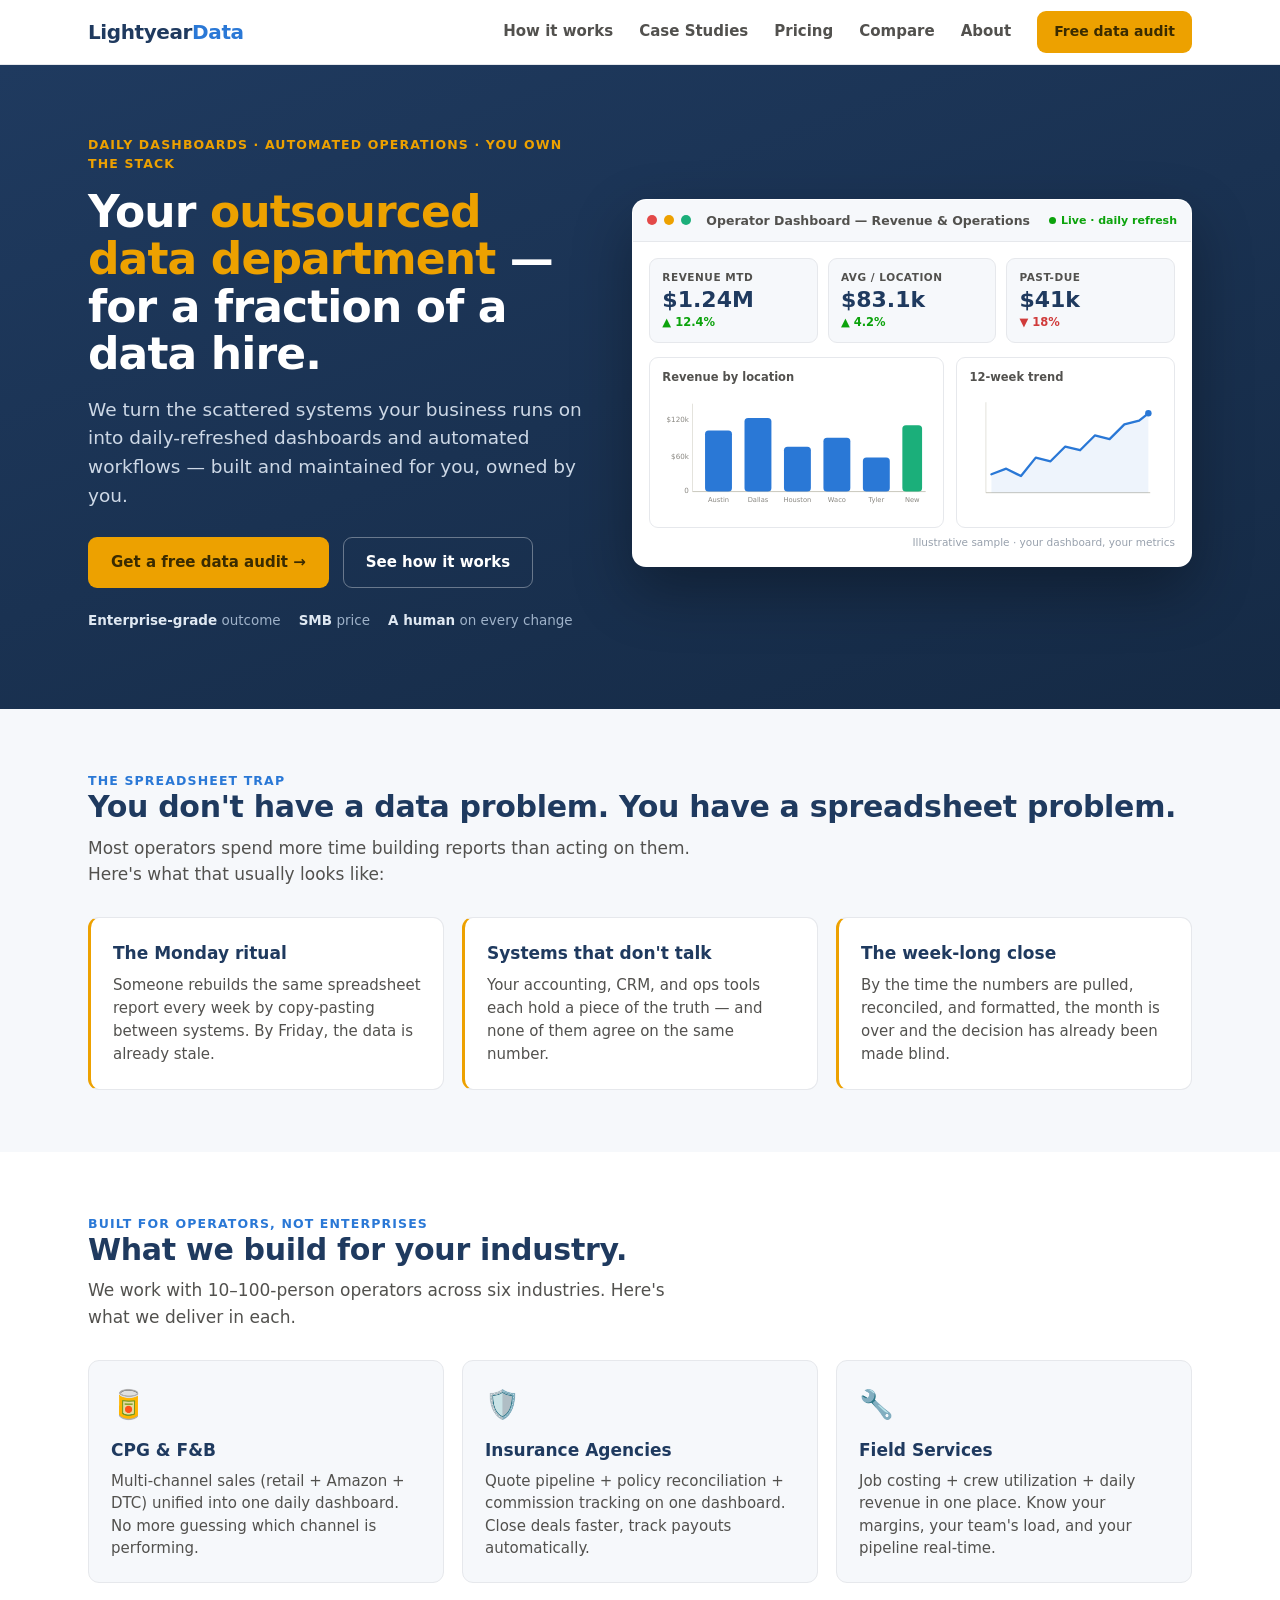
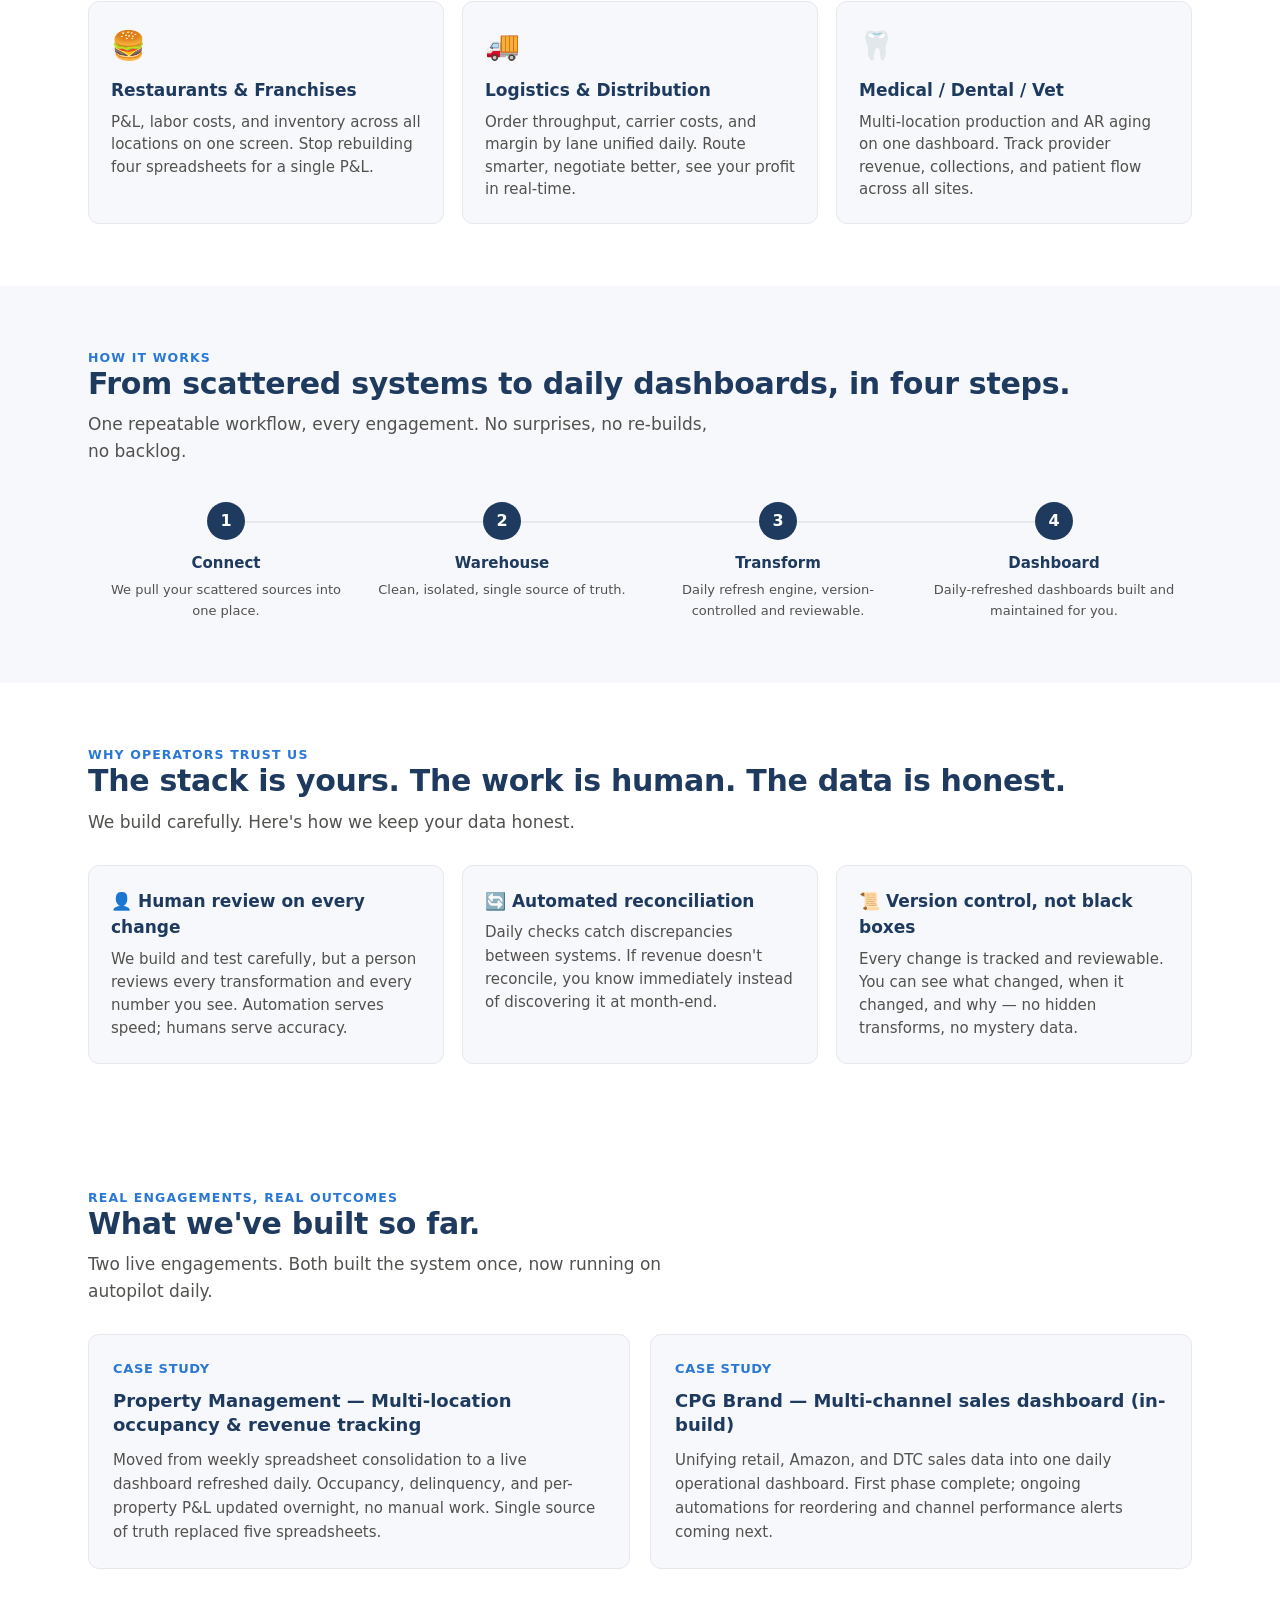
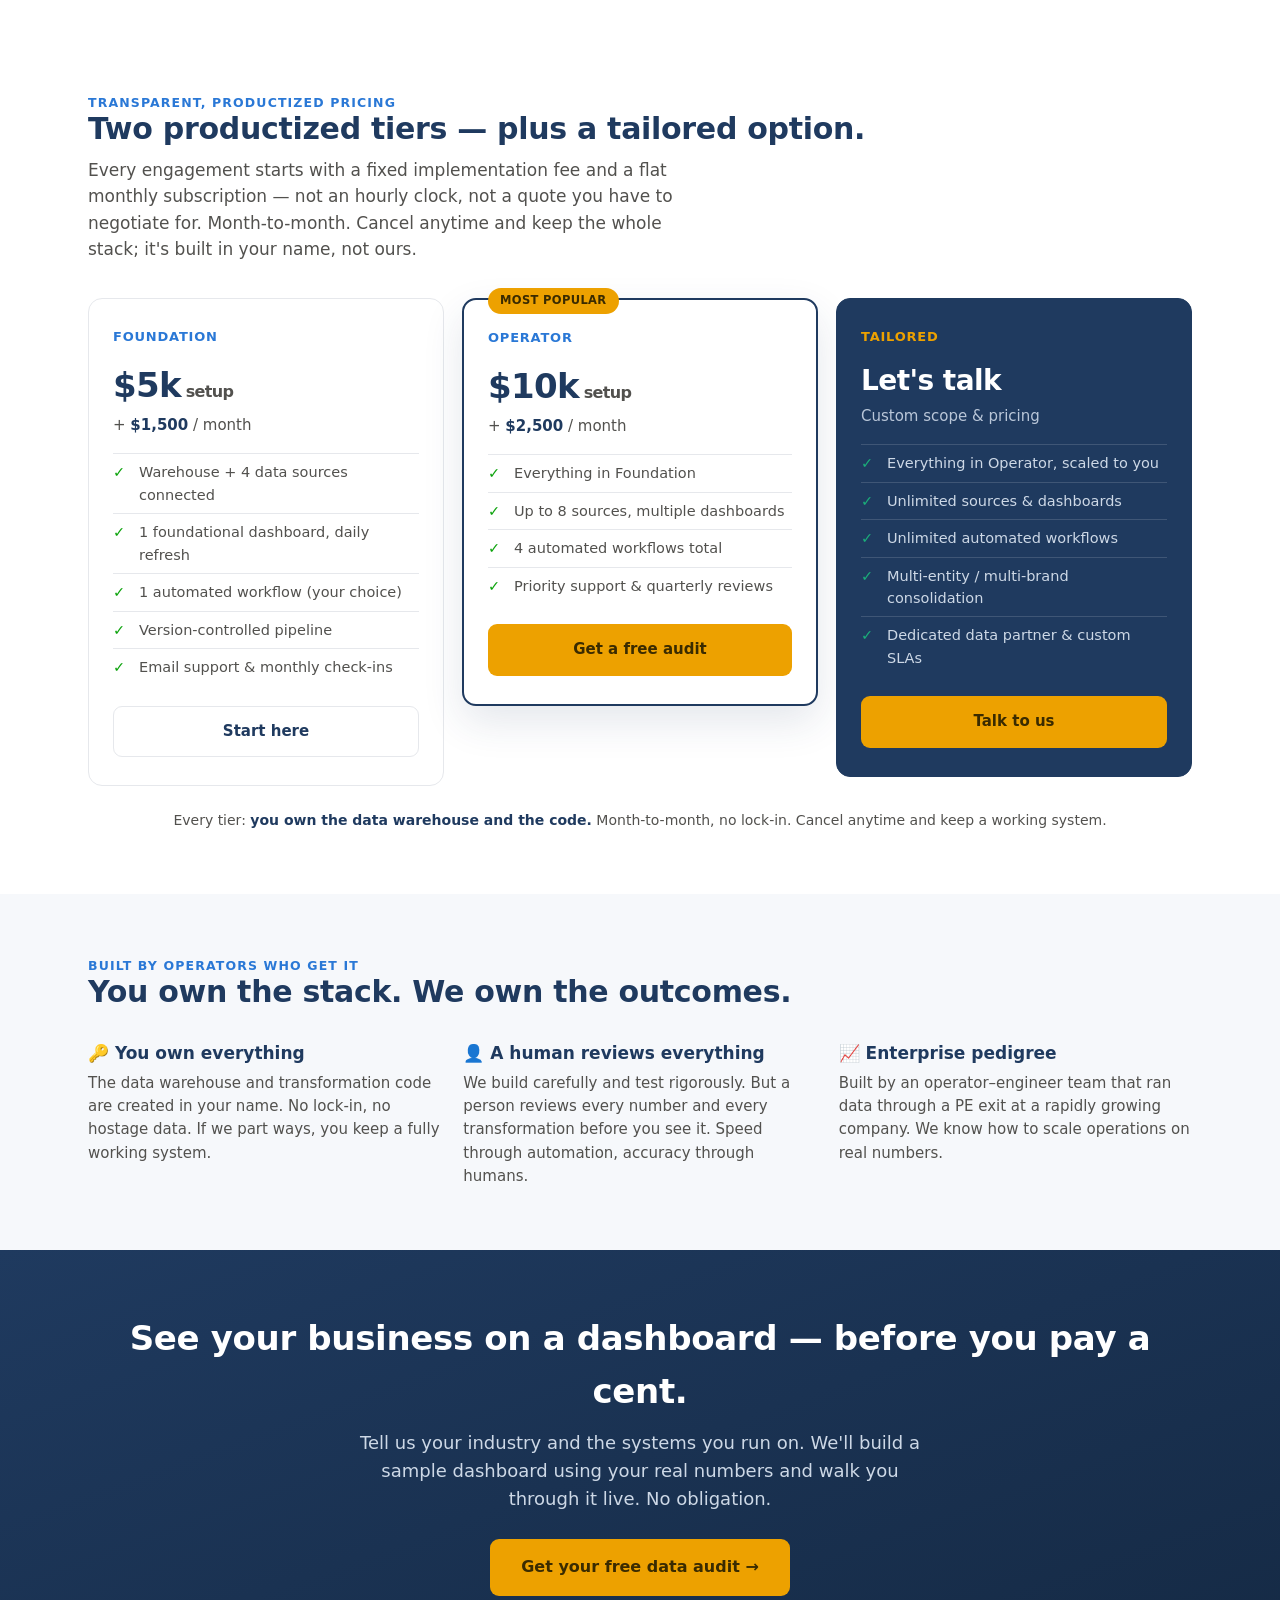
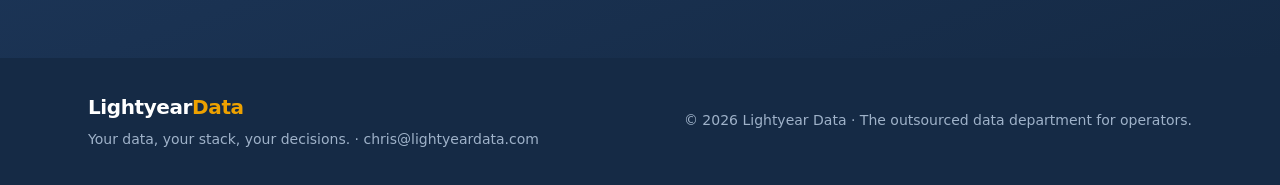
==== index.html @ ad88e37a "Lightyear Data website — initial commit Static marketing site: homepage, pricing, free-audit landing" ====
<!DOCTYPE html>
<html lang="en">
<head>
<meta charset="UTF-8">
<meta name="viewport" content="width=device-width, initial-scale=1.0">
<title>Lightyear Data — Your outsourced data department</title>
<meta name="description" content="Lightyear Data turns the scattered systems your business runs on into daily-refreshed dashboards and automated workflows — built and maintained for you, owned by you.">
<link rel="canonical" href="https://lightyeardata.com/">
<link rel="icon" type="image/png" href="/assets/favicon-32.png">
<link rel="apple-touch-icon" href="/assets/apple-touch-icon.png">
<meta property="og:type" content="website">
<meta property="og:title" content="Lightyear Data — Your outsourced data department">
<meta property="og:description" content="Daily dashboards, automated operations, and a stack you own — enterprise-grade data practice at an SMB price.">
<meta property="og:url" content="https://lightyeardata.com/">
<meta property="og:image" content="https://lightyeardata.com/assets/lyd-mark.png">
<style>
  :root{
    --navy:#1F3A5F; --navy-700:#152a45; --ink:#0b0b0b; --muted:#52514e;
    --line:#e6e8ec; --surface:#ffffff; --plane:#f6f8fb;
    --blue:#2A78D6; --aqua:#1BAF7A; --amber:#EDA100; --violet:#4a3aa7;
    --accent:#EDA100; --good:#0ca30c;
    --grid:#e1e0d9;
  }
  *{box-sizing:border-box;margin:0;padding:0}
  html{scroll-behavior:smooth}
  body{font-family:system-ui,-apple-system,"Segoe UI",sans-serif;color:var(--ink);background:var(--surface);line-height:1.55;-webkit-font-smoothing:antialiased}
  .wrap{max-width:1160px;margin:0 auto;padding:0 28px}
  a{color:inherit;text-decoration:none}
  .btn{display:inline-block;padding:13px 22px;border-radius:9px;font-weight:700;font-size:15px;cursor:pointer;transition:.15s;border:1.5px solid transparent}
  .btn-accent{background:var(--accent);color:#3a2b00}
  .btn-accent:hover{filter:brightness(1.05);transform:translateY(-1px)}
  .btn-ghost{border-color:rgba(255,255,255,.35);color:#fff}
  .btn-ghost:hover{background:rgba(255,255,255,.1)}
  .btn-ghost-d{border-color:var(--line);color:var(--navy)}
  .btn-ghost-d:hover{background:var(--plane)}
  .eyebrow{font-size:12.5px;font-weight:700;letter-spacing:.09em;text-transform:uppercase;color:var(--blue)}
  h2.sec{font-size:30px;line-height:1.15;color:var(--navy);margin-bottom:10px;letter-spacing:-.01em}
  .sub{color:var(--muted);font-size:17px;max-width:620px}
  section{padding:62px 0}

  /* NAV */
  nav{position:sticky;top:0;z-index:50;background:rgba(255,255,255,.92);backdrop-filter:blur(8px);border-bottom:1px solid var(--line)}
  .nav-in{display:flex;align-items:center;justify-content:space-between;height:64px}
  .logo{font-weight:800;color:var(--navy);font-size:20px;letter-spacing:-.02em}
  .logo span{color:var(--blue)}
  .nav-links{display:flex;gap:26px;align-items:center;font-size:15px;font-weight:600;color:var(--muted)}
  .nav-links a:hover{color:var(--navy)}
  .nav-links .btn{padding:9px 16px;font-size:14px}
  @media(max-width:860px){.nav-links a:not(.btn){display:none}}

  /* HERO */
  .hero{background:linear-gradient(160deg,var(--navy) 0%,var(--navy-700) 100%);color:#fff;padding:70px 0 78px;overflow:hidden}
  .hero-grid{display:grid;grid-template-columns:1.02fr 1.15fr;gap:48px;align-items:center}
  @media(max-width:920px){.hero-grid{grid-template-columns:1fr;gap:36px}}
  .hero h1{font-size:44px;line-height:1.08;letter-spacing:-.02em;margin:14px 0 18px;font-weight:800}
  .hero h1 em{color:var(--accent);font-style:normal}
  .hero p.lede{font-size:18.5px;color:#cdd8e6;margin-bottom:26px;max-width:540px}
  .hero .cta{display:flex;gap:14px;flex-wrap:wrap}
  .tagbar{margin-top:22px;font-size:13.5px;color:#9fb2c9;display:flex;gap:18px;flex-wrap:wrap}
  .tagbar b{color:#dfe8f2}

  /* DASHBOARD CARD */
  .dash{background:var(--surface);border-radius:14px;box-shadow:0 24px 60px rgba(0,0,0,.32);overflow:hidden;border:1px solid rgba(255,255,255,.1)}
  .dash-top{display:flex;align-items:center;gap:7px;padding:11px 14px;background:var(--plane);border-bottom:1px solid var(--line)}
  .dot{width:10px;height:10px;border-radius:50%}
  .dash-title{margin-left:8px;font-size:12.5px;font-weight:700;color:var(--muted)}
  .dash-live{margin-left:auto;font-size:11px;font-weight:700;color:var(--good);display:flex;align-items:center;gap:5px}
  .dash-live::before{content:"";width:7px;height:7px;border-radius:50%;background:var(--good)}
  .dash-body{padding:16px}
  .kpis{display:grid;grid-template-columns:repeat(3,1fr);gap:10px;margin-bottom:14px}
  .kpi{background:var(--plane);border:1px solid var(--line);border-radius:9px;padding:10px 12px}
  .kpi .lab{font-size:10.5px;font-weight:700;letter-spacing:.05em;text-transform:uppercase;color:var(--muted)}
  .kpi .val{font-size:22px;font-weight:800;color:var(--navy);line-height:1.1;margin-top:3px}
  .kpi .chg{font-size:11.5px;font-weight:700;margin-top:2px}
  .up{color:var(--good)} .down{color:#d03b3b}
  .charts{display:grid;grid-template-columns:1.35fr 1fr;gap:12px}
  .chartbox{background:var(--surface);border:1px solid var(--line);border-radius:9px;padding:11px 12px 6px}
  .chartbox .ct{font-size:11.5px;font-weight:700;color:var(--muted);margin-bottom:6px}
  .illus{font-size:10.5px;color:#98a1ad;text-align:right;margin-top:6px}

  /* CURRENT REALITY */
  .reality{background:var(--plane)}
  .rcards{display:grid;grid-template-columns:repeat(3,1fr);gap:18px;margin-top:30px}
  @media(max-width:820px){.rcards{grid-template-columns:1fr}}
  .rcard{background:var(--surface);border:1px solid var(--line);border-left:3px solid var(--amber);border-radius:11px;padding:22px}
  .rcard h4{font-size:17px;color:var(--navy);margin-bottom:7px}
  .rcard p{color:var(--muted);font-size:15px}

  /* VERTICALS */
  .byvertical{background:var(--surface)}
  .verticals{display:grid;grid-template-columns:repeat(3,1fr);gap:18px;margin-top:30px}
  @media(max-width:820px){.verticals{grid-template-columns:1fr}}
  .vcard{background:var(--plane);border:1px solid var(--line);border-radius:11px;padding:22px}
  .vcard .ic{font-size:28px;margin-bottom:10px}
  .vcard h4{font-size:17px;color:var(--navy);margin-bottom:7px}
  .vcard p{color:var(--muted);font-size:15px;line-height:1.5}

  /* WHAT WE DELIVER */
  .deliver{background:var(--plane)}
  .dpipe{display:grid;grid-template-columns:repeat(4,1fr);gap:0;margin-top:38px;align-items:stretch}
  @media(max-width:820px){.dpipe{grid-template-columns:1fr;gap:12px}}
  .dstage{position:relative;text-align:center;padding:0 12px}
  .dstage .num{width:38px;height:38px;margin:0 auto 12px;border-radius:50%;background:var(--navy);color:#fff;font-weight:800;display:flex;align-items:center;justify-content:center;font-size:16px;position:relative;z-index:2}
  .dstage:not(:last-child)::after{content:"";position:absolute;top:19px;left:50%;width:100%;height:2px;background:var(--line);z-index:1}
  @media(max-width:820px){.dstage:not(:last-child)::after{display:none}}
  .dstage h5{font-size:15px;color:var(--navy);margin-bottom:5px}
  .dstage p{font-size:13px;color:var(--muted)}

  /* DATA HONESTY */
  .honesty{background:var(--surface)}
  .hcards{display:grid;grid-template-columns:repeat(3,1fr);gap:18px;margin-top:30px}
  @media(max-width:820px){.hcards{grid-template-columns:1fr}}
  .hcard{background:var(--plane);border:1px solid var(--line);border-radius:11px;padding:22px}
  .hcard h4{font-size:17px;color:var(--navy);margin-bottom:7px;display:flex;align-items:center;gap:8px}
  .hcard p{color:var(--muted);font-size:15px}

  /* VERT PROOF */
  .vertproof{background:var(--surface)}
  .vproof{display:grid;grid-template-columns:repeat(2,1fr);gap:20px;margin-top:30px}
  @media(max-width:820px){.vproof{grid-template-columns:1fr}}
  .vcase{background:var(--plane);border:1px solid var(--line);border-radius:11px;padding:24px}
  .vcase .vhead{font-size:13px;font-weight:800;color:var(--blue);letter-spacing:.05em;text-transform:uppercase;margin-bottom:10px}
  .vcase h4{font-size:18px;color:var(--navy);margin-bottom:12px;line-height:1.3}
  .vcase p{color:var(--muted);font-size:15px;line-height:1.6}

  /* PRICING */
  .prices{display:grid;grid-template-columns:repeat(3,1fr);gap:18px;margin-top:36px;align-items:start}
  @media(max-width:900px){.prices{grid-template-columns:1fr;max-width:440px;margin-left:auto;margin-right:auto}}
  .price{border:1px solid var(--line);border-radius:14px;padding:28px 24px;background:var(--surface);position:relative}
  .price.feat{border-color:var(--navy);border-width:2px;box-shadow:0 16px 40px rgba(31,58,95,.12)}
  .price.tailored{background:var(--navy);border-color:var(--navy)}
  .price.tailored .tn{color:var(--amber)}
  .price.tailored .setup{color:#fff}
  .price.tailored .mo{color:#b9c6d8}
  .price.tailored li{color:#cdd8e6;border-color:rgba(255,255,255,.14)}
  .price.tailored li::before{color:var(--aqua)}
  .price .badge{position:absolute;top:-12px;left:24px;background:var(--accent);color:#3a2b00;font-size:11.5px;font-weight:800;padding:4px 12px;border-radius:20px;letter-spacing:.03em}
  .price .tn{font-size:13px;font-weight:800;letter-spacing:.06em;text-transform:uppercase;color:var(--blue)}
  .price .setup{font-size:34px;font-weight:800;color:var(--navy);margin:12px 0 2px;letter-spacing:-.02em}
  .price .mo{font-size:15px;color:var(--muted);margin-bottom:16px}
  .price .mo b{color:var(--navy)}
  .price ul{list-style:none;margin-bottom:20px}
  .price li{font-size:14.5px;color:var(--muted);padding:7px 0 7px 26px;position:relative;border-top:1px solid var(--line)}
  .price li::before{content:"✓";position:absolute;left:0;color:var(--good);font-weight:800}
  .price .btn{width:100%;text-align:center}
  .own{text-align:center;margin-top:24px;font-size:14px;color:var(--muted)}
  .own b{color:var(--navy)}

  /* OWNERSHIP */
  .trust{background:var(--plane)}
  .tgrid{display:grid;grid-template-columns:repeat(3,1fr);gap:22px;margin-top:30px}
  @media(max-width:820px){.tgrid{grid-template-columns:1fr}}
  .titem h4{font-size:17px;color:var(--navy);margin-bottom:6px;display:flex;align-items:center;gap:8px}
  .titem p{color:var(--muted);font-size:15px}

  /* FINAL CTA */
  .final{background:linear-gradient(160deg,var(--navy) 0%,var(--navy-700) 100%);color:#fff;text-align:center}
  .final h2{font-size:34px;color:#fff;margin-bottom:12px;letter-spacing:-.01em}
  .final p{color:#cdd8e6;font-size:18px;max-width:560px;margin:0 auto 26px}

  footer{background:var(--navy-700);color:#9fb2c9;padding:34px 0;font-size:14px}
  .foot-in{display:flex;justify-content:space-between;align-items:center;flex-wrap:wrap;gap:14px}
  .foot-in .logo{color:#fff}
</style>
</head>
<body>

<nav>
  <div class="wrap nav-in">
    <a href="/" class="logo">Lightyear<span>Data</span></a>
    <div class="nav-links">
      <a href="#what">How it works</a>
      <a href="#proof">Case Studies</a>
      <a href="/pricing">Pricing</a>
      <a href="/compare">Compare</a>
      <a href="/about">About</a>
      <a href="/audit" class="btn btn-accent">Free data audit</a>
    </div>
  </div>
</nav>

<!-- HERO -->
<header class="hero">
  <div class="wrap hero-grid">
    <div>
      <div class="eyebrow" style="color:var(--accent)">Daily dashboards · Automated operations · You own the stack</div>
      <h1>Your <em>outsourced data department</em> — for a fraction of a data hire.</h1>
      <p class="lede">We turn the scattered systems your business runs on into daily-refreshed dashboards and automated workflows — built and maintained for you, owned by you.</p>
      <div class="cta">
        <a href="/audit" class="btn btn-accent">Get a free data audit →</a>
        <a href="#what" class="btn btn-ghost">See how it works</a>
      </div>
      <div class="tagbar">
        <span><b>Enterprise-grade</b> outcome</span>
        <span><b>SMB</b> price</span>
        <span><b>A human</b> on every change</span>
      </div>
    </div>
    <!-- SAMPLE DASHBOARD -->
    <div class="dash">
      <div class="dash-top">
        <span class="dot" style="background:#e34948"></span><span class="dot" style="background:#eda100"></span><span class="dot" style="background:#1baf7a"></span>
        <span class="dash-title">Operator Dashboard — Revenue &amp; Operations</span>
        <span class="dash-live">Live · daily refresh</span>
      </div>
      <div class="dash-body">
        <div class="kpis">
          <div class="kpi"><div class="lab">Revenue MTD</div><div class="val">$1.24M</div><div class="chg up">▲ 12.4%</div></div>
          <div class="kpi"><div class="lab">Avg / Location</div><div class="val">$83.1k</div><div class="chg up">▲ 4.2%</div></div>
          <div class="kpi"><div class="lab">Past-Due</div><div class="val">$41k</div><div class="chg down">▼ 18%</div></div>
        </div>
        <div class="charts">
          <div class="chartbox">
            <div class="ct">Revenue by location</div>
            <svg viewBox="0 0 300 130" width="100%" height="120" role="img" aria-label="Bar chart of revenue by location">
              <line x1="34" y1="10" x2="34" y2="108" stroke="#e1e0d9"/>
              <line x1="34" y1="108" x2="294" y2="108" stroke="#c3c2b7"/>
              <g font-size="8" fill="#898781" text-anchor="end">
                <text x="30" y="30">$120k</text><text x="30" y="72">$60k</text><text x="30" y="110">0</text>
              </g>
              <g>
                <rect x="48" y="40" width="30" height="68" rx="4" fill="#2A78D6"/>
                <rect x="92" y="26" width="30" height="82" rx="4" fill="#2A78D6"/>
                <rect x="136" y="58" width="30" height="50" rx="4" fill="#2A78D6"/>
                <rect x="180" y="48" width="30" height="60" rx="4" fill="#2A78D6"/>
                <rect x="224" y="70" width="30" height="38" rx="4" fill="#2A78D6"/>
                <rect x="268" y="34" width="22" height="74" rx="4" fill="#1BAF7A"/>
              </g>
              <g font-size="7.5" fill="#898781" text-anchor="middle">
                <text x="63" y="120">Austin</text><text x="107" y="120">Dallas</text><text x="151" y="120">Houston</text><text x="195" y="120">Waco</text><text x="239" y="120">Tyler</text><text x="279" y="120">New</text>
              </g>
            </svg>
          </div>
          <div class="chartbox">
            <div class="ct">12-week trend</div>
            <svg viewBox="0 0 200 130" width="100%" height="120" role="img" aria-label="Line chart of 12 week revenue trend">
              <line x1="14" y1="10" x2="14" y2="108" stroke="#e1e0d9"/>
              <line x1="14" y1="108" x2="192" y2="108" stroke="#c3c2b7"/>
              <polyline fill="none" stroke="#2A78D6" stroke-width="2.5" stroke-linecap="round" stroke-linejoin="round"
                points="20,88 36,82 52,90 68,70 84,74 100,58 116,62 132,46 148,50 164,34 180,30 190,22"/>
              <polygon fill="#2A78D6" fill-opacity="0.08" points="20,88 36,82 52,90 68,70 84,74 100,58 116,62 132,46 148,50 164,34 180,30 190,22 190,108 20,108"/>
              <circle cx="190" cy="22" r="3.5" fill="#2A78D6"/>
            </svg>
          </div>
        </div>
        <div class="illus">Illustrative sample · your dashboard, your metrics</div>
      </div>
    </div>
  </div>
</header>

<!-- YOUR CURRENT REALITY -->
<section class="reality">
  <div class="wrap">
    <div class="eyebrow">The spreadsheet trap</div>
    <h2 class="sec">You don't have a data problem. You have a spreadsheet problem.</h2>
    <p class="sub">Most operators spend more time building reports than acting on them. Here's what that usually looks like:</p>
    <div class="rcards">
      <div class="rcard"><h4>The Monday ritual</h4><p>Someone rebuilds the same spreadsheet report every week by copy-pasting between systems. By Friday, the data is already stale.</p></div>
      <div class="rcard"><h4>Systems that don't talk</h4><p>Your accounting, CRM, and ops tools each hold a piece of the truth — and none of them agree on the same number.</p></div>
      <div class="rcard"><h4>The week-long close</h4><p>By the time the numbers are pulled, reconciled, and formatted, the month is over and the decision has already been made blind.</p></div>
    </div>
  </div>
</section>

<!-- BY VERTICAL -->
<section class="byvertical">
  <div class="wrap">
    <div class="eyebrow">Built for operators, not enterprises</div>
    <h2 class="sec">What we build for your industry.</h2>
    <p class="sub">We work with 10–100-person operators across six industries. Here's what we deliver in each.</p>
    <div class="verticals">
      <div class="vcard">
        <div class="ic">🥫</div>
        <h4>CPG &amp; F&amp;B</h4>
        <p>Multi-channel sales (retail + Amazon + DTC) unified into one daily dashboard. No more guessing which channel is performing.</p>
      </div>
      <div class="vcard">
        <div class="ic">🛡️</div>
        <h4>Insurance Agencies</h4>
        <p>Quote pipeline + policy reconciliation + commission tracking on one dashboard. Close deals faster, track payouts automatically.</p>
      </div>
      <div class="vcard">
        <div class="ic">🔧</div>
        <h4>Field Services</h4>
        <p>Job costing + crew utilization + daily revenue in one place. Know your margins, your team's load, and your pipeline real-time.</p>
      </div>
      <div class="vcard">
        <div class="ic">🍔</div>
        <h4>Restaurants &amp; Franchises</h4>
        <p>P&amp;L, labor costs, and inventory across all locations on one screen. Stop rebuilding four spreadsheets for a single P&amp;L.</p>
      </div>
      <div class="vcard">
        <div class="ic">🚚</div>
        <h4>Logistics &amp; Distribution</h4>
        <p>Order throughput, carrier costs, and margin by lane unified daily. Route smarter, negotiate better, see your profit in real-time.</p>
      </div>
      <div class="vcard">
        <div class="ic">🦷</div>
        <h4>Medical / Dental / Vet</h4>
        <p>Multi-location production and AR aging on one dashboard. Track provider revenue, collections, and patient flow across all sites.</p>
      </div>
    </div>
  </div>
</section>

<!-- WHAT WE DELIVER -->
<section class="deliver" id="what">
  <div class="wrap">
    <div class="eyebrow">How it works</div>
    <h2 class="sec">From scattered systems to daily dashboards, in four steps.</h2>
    <p class="sub">One repeatable workflow, every engagement. No surprises, no re-builds, no backlog.</p>
    <div class="dpipe">
      <div class="dstage"><div class="num">1</div><h5>Connect</h5><p>We pull your scattered sources into one place.</p></div>
      <div class="dstage"><div class="num">2</div><h5>Warehouse</h5><p>Clean, isolated, single source of truth.</p></div>
      <div class="dstage"><div class="num">3</div><h5>Transform</h5><p>Daily refresh engine, version-controlled and reviewable.</p></div>
      <div class="dstage"><div class="num">4</div><h5>Dashboard</h5><p>Daily-refreshed dashboards built and maintained for you.</p></div>
    </div>
  </div>
</section>

<!-- HOW WE KEEP DATA HONEST -->
<section class="honesty">
  <div class="wrap">
    <div class="eyebrow">Why operators trust us</div>
    <h2 class="sec">The stack is yours. The work is human. The data is honest.</h2>
    <p class="sub">We build carefully. Here's how we keep your data honest.</p>
    <div class="hcards">
      <div class="hcard"><h4>👤 Human review on every change</h4><p>We build and test carefully, but a person reviews every transformation and every number you see. Automation serves speed; humans serve accuracy.</p></div>
      <div class="hcard"><h4>🔄 Automated reconciliation</h4><p>Daily checks catch discrepancies between systems. If revenue doesn't reconcile, you know immediately instead of discovering it at month-end.</p></div>
      <div class="hcard"><h4>📜 Version control, not black boxes</h4><p>Every change is tracked and reviewable. You can see what changed, when it changed, and why — no hidden transforms, no mystery data.</p></div>
    </div>
  </div>
</section>

<!-- VERTICAL PROOF -->
<section class="vertproof" id="proof">
  <div class="wrap">
    <div class="eyebrow">Real engagements, real outcomes</div>
    <h2 class="sec">What we've built so far.</h2>
    <p class="sub">Two live engagements. Both built the system once, now running on autopilot daily.</p>
    <div class="vproof">
      <div class="vcase">
        <div class="vhead">Case Study</div>
        <h4>Property Management — Multi-location occupancy &amp; revenue tracking</h4>
        <p>Moved from weekly spreadsheet consolidation to a live dashboard refreshed daily. Occupancy, delinquency, and per-property P&amp;L updated overnight, no manual work. Single source of truth replaced five spreadsheets.</p>
      </div>
      <div class="vcase">
        <div class="vhead">Case Study</div>
        <h4>CPG Brand — Multi-channel sales dashboard (in-build)</h4>
        <p>Unifying retail, Amazon, and DTC sales data into one daily operational dashboard. First phase complete; ongoing automations for reordering and channel performance alerts coming next.</p>
      </div>
    </div>
  </div>
</section>

<!-- PRICING -->
<section id="pricing">
  <div class="wrap">
    <div class="eyebrow">Transparent, productized pricing</div>
    <h2 class="sec">Two productized tiers — plus a tailored option.</h2>
    <p class="sub">Every engagement starts with a fixed implementation fee and a flat monthly subscription — not an hourly clock, not a quote you have to negotiate for. Month-to-month. Cancel anytime and keep the whole stack; it's built in your name, not ours.</p>
    <div class="prices">
      <div class="price">
        <div class="tn">Foundation</div>
        <div class="setup">$5k<span style="font-size:16px;color:var(--muted);font-weight:600"> setup</span></div>
        <div class="mo">+ <b>$1,500</b> / month</div>
        <ul>
          <li>Warehouse + 4 data sources connected</li>
          <li>1 foundational dashboard, daily refresh</li>
          <li>1 automated workflow (your choice)</li>
          <li>Version-controlled pipeline</li>
          <li>Email support &amp; monthly check-ins</li>
        </ul>
        <a href="/audit" class="btn btn-ghost-d">Start here</a>
      </div>
      <div class="price feat">
        <div class="badge">MOST POPULAR</div>
        <div class="tn">Operator</div>
        <div class="setup">$10k<span style="font-size:16px;color:var(--muted);font-weight:600"> setup</span></div>
        <div class="mo">+ <b>$2,500</b> / month</div>
        <ul>
          <li>Everything in Foundation</li>
          <li>Up to 8 sources, multiple dashboards</li>
          <li>4 automated workflows total</li>
          <li>Priority support &amp; quarterly reviews</li>
        </ul>
        <a href="/audit" class="btn btn-accent">Get a free audit</a>
      </div>
      <div class="price tailored">
        <div class="tn">Tailored</div>
        <div class="setup" style="font-size:28px">Let's talk</div>
        <div class="mo">Custom scope &amp; pricing</div>
        <ul>
          <li>Everything in Operator, scaled to you</li>
          <li>Unlimited sources &amp; dashboards</li>
          <li>Unlimited automated workflows</li>
          <li>Multi-entity / multi-brand consolidation</li>
          <li>Dedicated data partner &amp; custom SLAs</li>
        </ul>
        <a href="/audit" class="btn btn-accent">Talk to us</a>
      </div>
    </div>
    <p class="own">Every tier: <b>you own the data warehouse and the code.</b> Month-to-month, no lock-in. Cancel anytime and keep a working system.</p>
  </div>
</section>

<!-- OWNERSHIP -->
<section class="trust" id="about">
  <div class="wrap">
    <div class="eyebrow">Built by operators who get it</div>
    <h2 class="sec">You own the stack. We own the outcomes.</h2>
    <div class="tgrid">
      <div class="titem"><h4>🔑 You own everything</h4><p>The data warehouse and transformation code are created in your name. No lock-in, no hostage data. If we part ways, you keep a fully working system.</p></div>
      <div class="titem"><h4>👤 A human reviews everything</h4><p>We build carefully and test rigorously. But a person reviews every number and every transformation before you see it. Speed through automation, accuracy through humans.</p></div>
      <div class="titem"><h4>📈 Enterprise pedigree</h4><p>Built by an operator–engineer team that ran data through a PE exit at a rapidly growing company. We know how to scale operations on real numbers.</p></div>
    </div>
  </div>
</section>

<!-- FINAL CTA -->
<section class="final" id="audit">
  <div class="wrap">
    <h2>See your business on a dashboard — before you pay a cent.</h2>
    <p>Tell us your industry and the systems you run on. We'll build a sample dashboard using your real numbers and walk you through it live. No obligation.</p>
    <a href="/audit" class="btn btn-accent" style="font-size:16px;padding:15px 30px">Get your free data audit →</a>
  </div>
</section>

<footer>
  <div class="wrap foot-in">
    <div>
      <div class="logo">Lightyear<span style="color:var(--accent)">Data</span></div>
      <div style="margin-top:6px">Your data, your stack, your decisions. · chris@lightyeardata.com</div>
    </div>
    <div>© 2026 Lightyear Data · The outsourced data department for operators.</div>
  </div>
</footer>
</body>
</html>
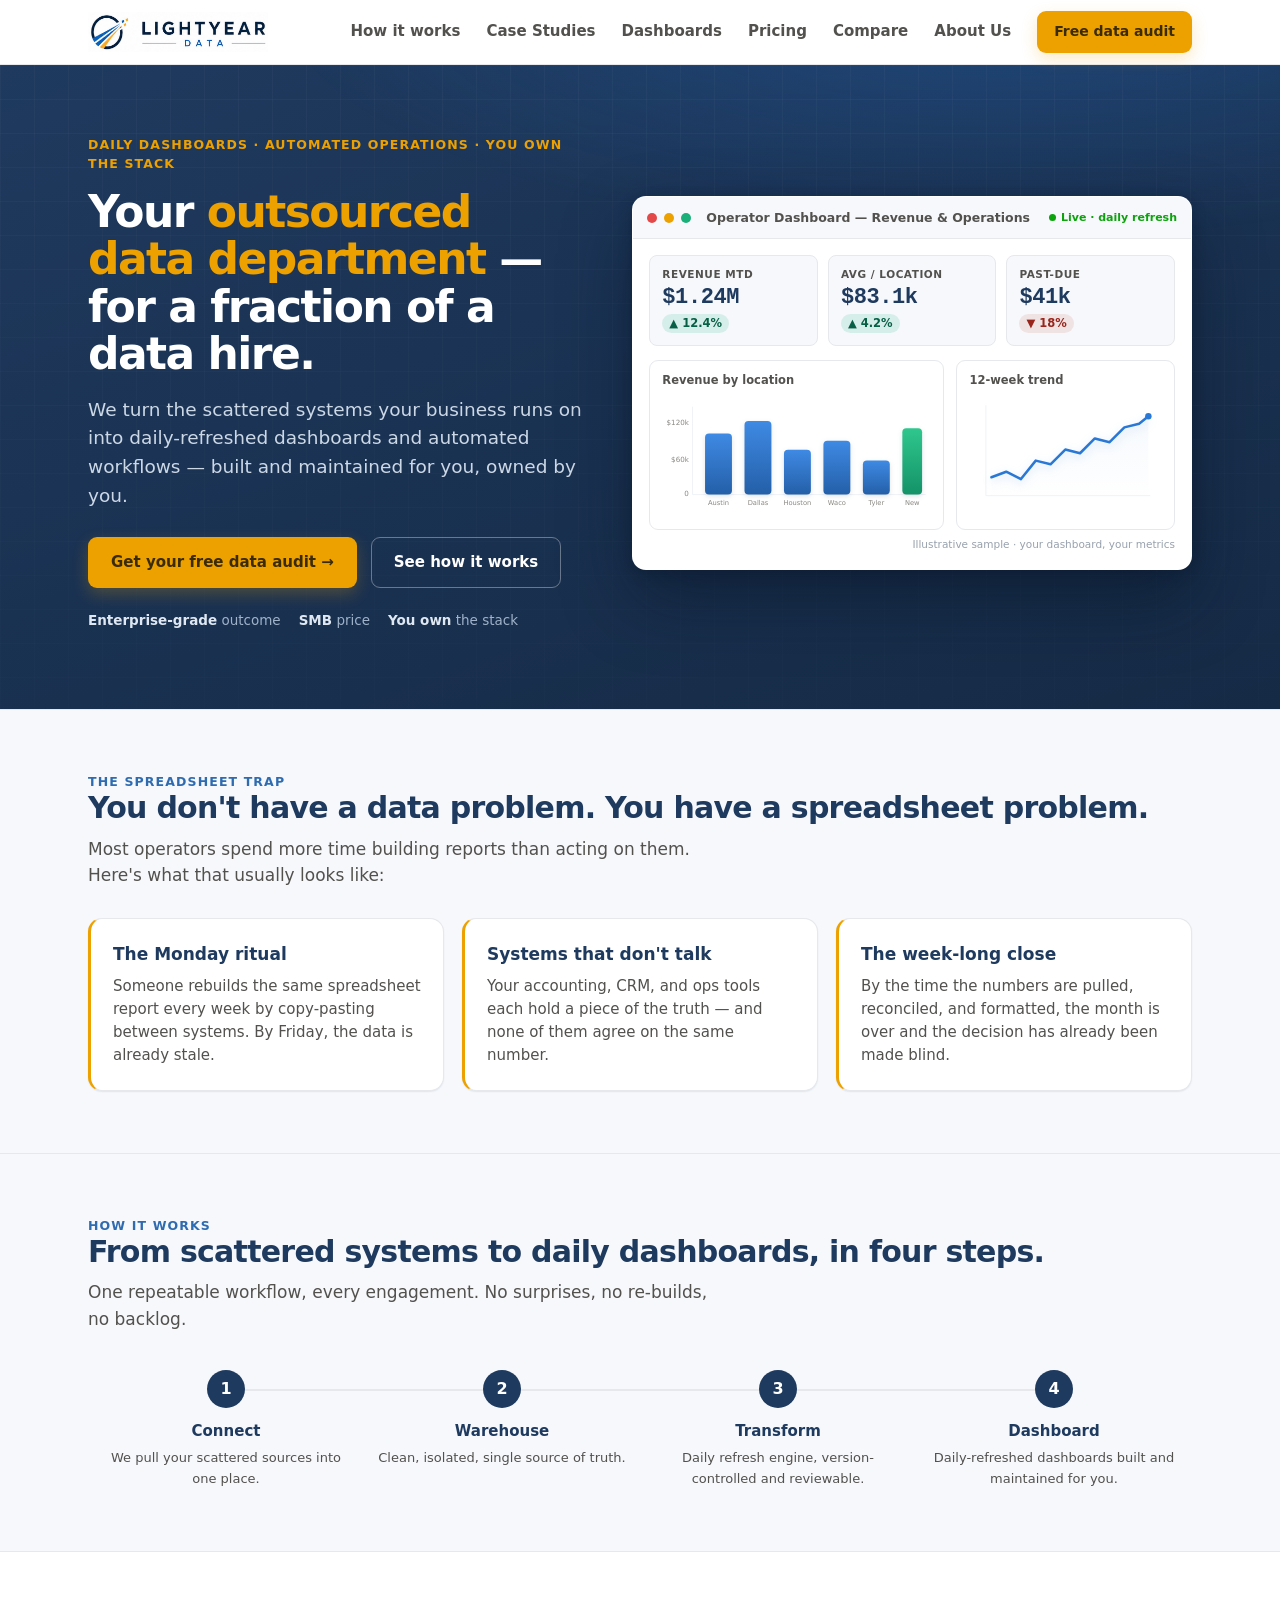
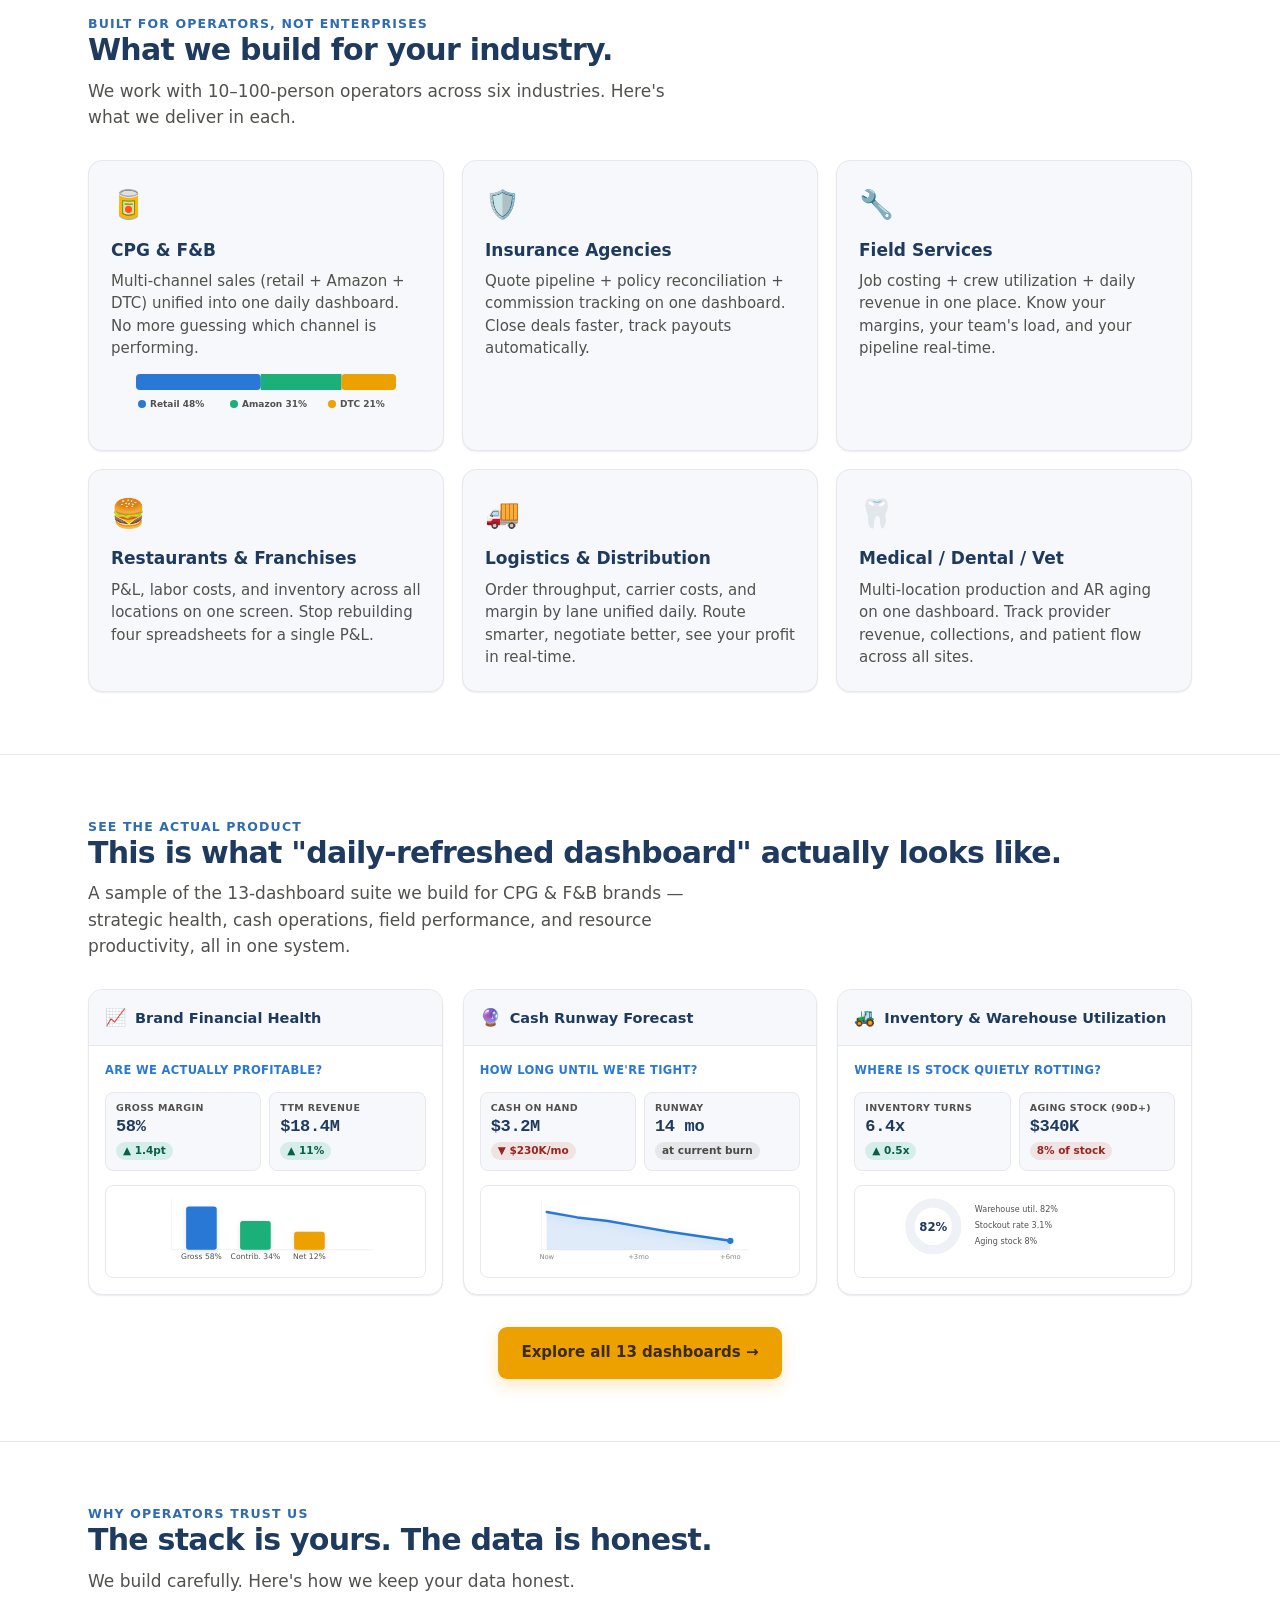
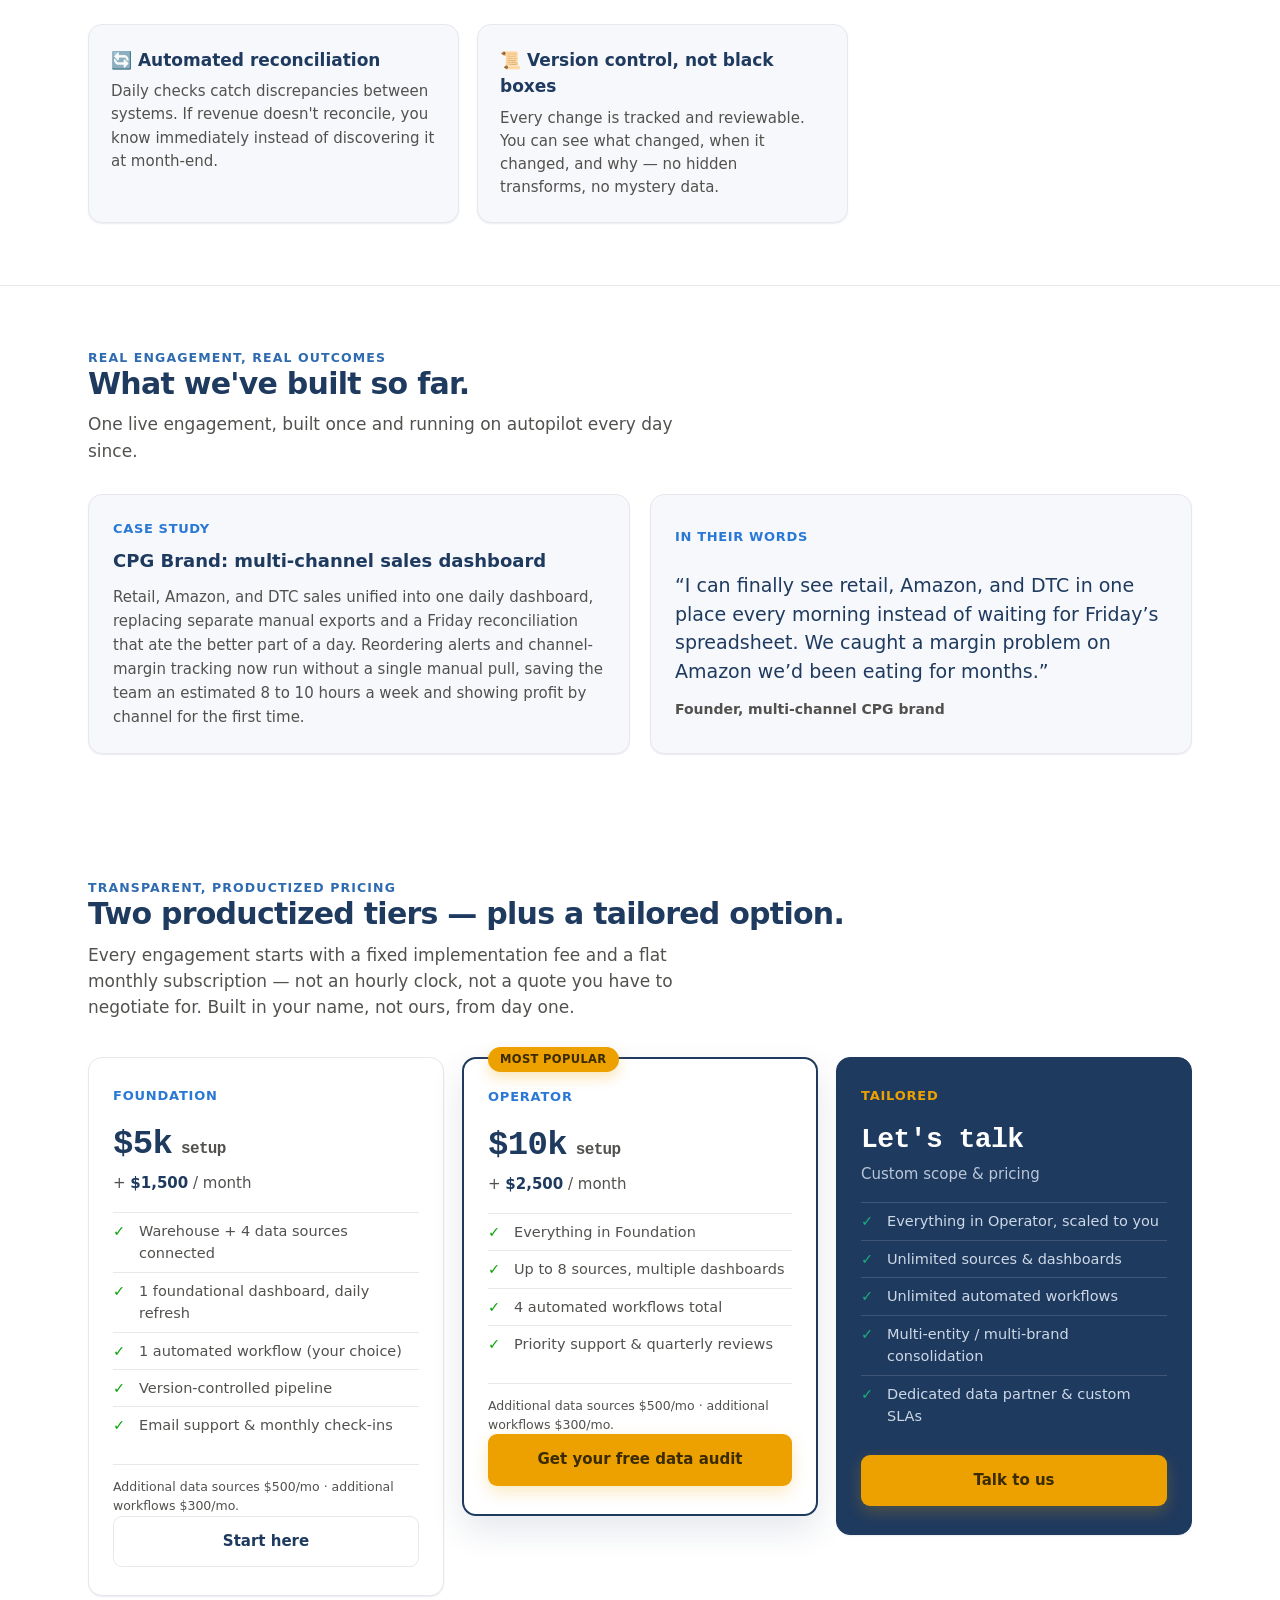
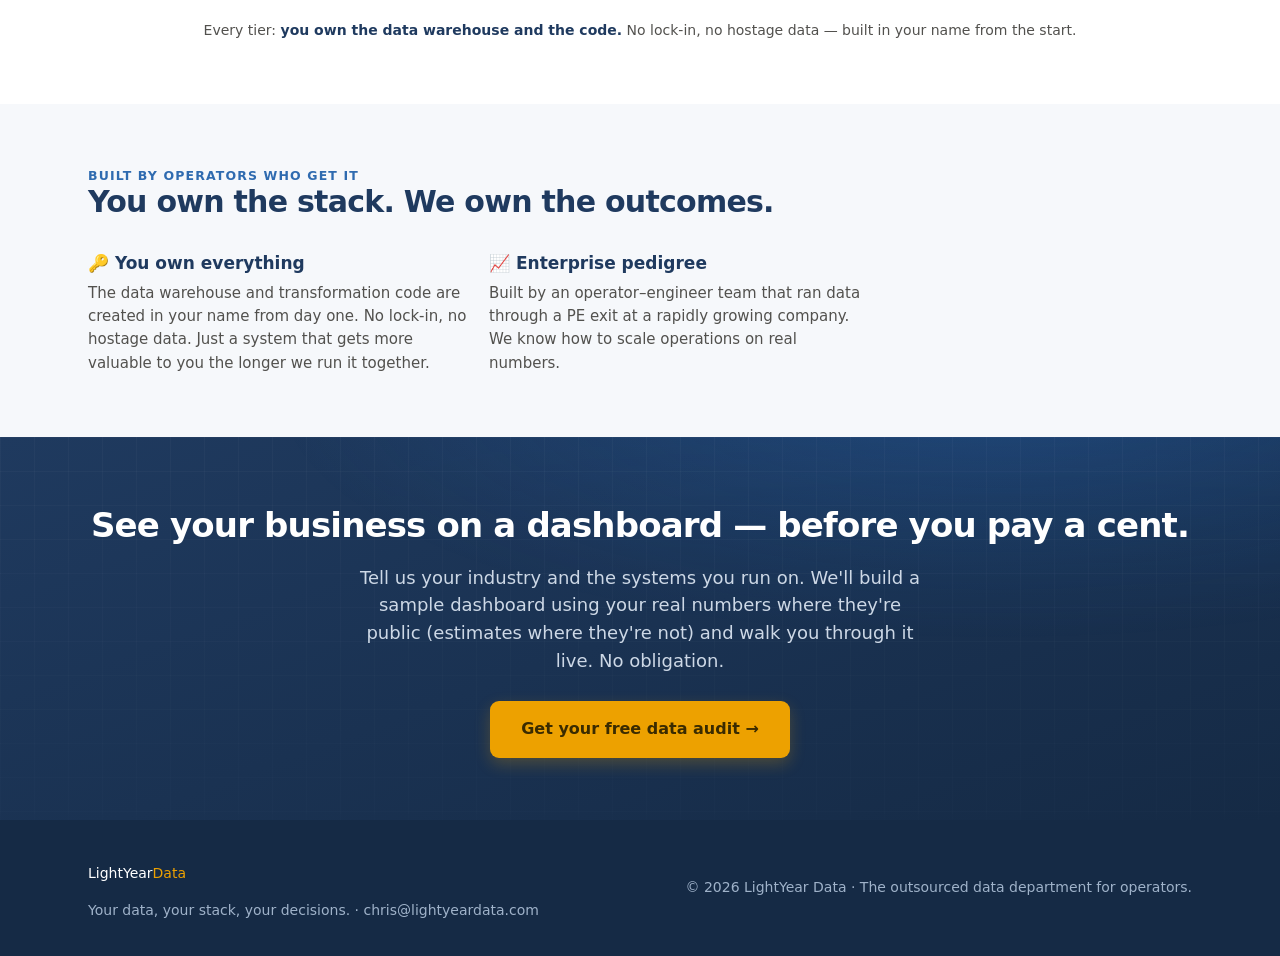
==== commit b978b197: "Content QA update: fix LightYear Data branding, add dashboards page Corrects "Lightyear" to "LightYe" ====
--- a/index.html
+++ b/index.html
@@ -3,13 +3,13 @@
 <head>
 <meta charset="UTF-8">
 <meta name="viewport" content="width=device-width, initial-scale=1.0">
-<title>Lightyear Data — Your outsourced data department</title>
-<meta name="description" content="Lightyear Data turns the scattered systems your business runs on into daily-refreshed dashboards and automated workflows — built and maintained for you, owned by you.">
+<title>LightYear Data — Your outsourced data department</title>
+<meta name="description" content="LightYear Data turns the scattered systems your business runs on into daily-refreshed dashboards and automated workflows, built and maintained for you and owned by you.">
 <link rel="canonical" href="https://lightyeardata.com/">
 <link rel="icon" type="image/png" href="/assets/favicon-32.png">
 <link rel="apple-touch-icon" href="/assets/apple-touch-icon.png">
 <meta property="og:type" content="website">
-<meta property="og:title" content="Lightyear Data — Your outsourced data department">
+<meta property="og:title" content="LightYear Data — Your outsourced data department">
 <meta property="og:description" content="Daily dashboards, automated operations, and a stack you own — enterprise-grade data practice at an SMB price.">
 <meta property="og:url" content="https://lightyeardata.com/">
 <meta property="og:image" content="https://lightyeardata.com/assets/lyd-mark.png">
@@ -41,8 +41,8 @@
   /* NAV */
   nav{position:sticky;top:0;z-index:50;background:rgba(255,255,255,.92);backdrop-filter:blur(8px);border-bottom:1px solid var(--line)}
   .nav-in{display:flex;align-items:center;justify-content:space-between;height:64px}
-  .logo{font-weight:800;color:var(--navy);font-size:20px;letter-spacing:-.02em}
-  .logo span{color:var(--blue)}
+  .logo{display:flex;align-items:center;height:40px}
+  .logo img{height:100%;width:auto;max-width:180px}
   .nav-links{display:flex;gap:26px;align-items:center;font-size:15px;font-weight:600;color:var(--muted)}
   .nav-links a:hover{color:var(--navy)}
   .nav-links .btn{padding:9px 16px;font-size:14px}
@@ -95,6 +95,25 @@
   .vcard h4{font-size:17px;color:var(--navy);margin-bottom:7px}
   .vcard p{color:var(--muted);font-size:15px;line-height:1.5}
 
+  /* FEATURED DASHBOARDS */
+  .fdash{background:var(--surface)}
+  .fdash-grid{display:grid;grid-template-columns:repeat(3,1fr);gap:20px;margin-top:30px}
+  @media(max-width:820px){.fdash-grid{grid-template-columns:1fr}}
+  .dboard{background:var(--surface);border:1px solid var(--line);border-radius:13px;overflow:hidden;transition:.15s}
+  .dboard:hover{border-color:var(--blue);box-shadow:0 12px 32px rgba(31,58,95,.08)}
+  .dboard-top{display:flex;align-items:center;gap:9px;padding:14px 16px;border-bottom:1px solid var(--line);background:var(--plane)}
+  .dboard-top .ic{font-size:17px}
+  .dboard-top h4{font-size:14.5px;color:var(--navy);font-weight:700;line-height:1.25}
+  .dboard-body{padding:16px}
+  .answers{font-size:11.5px;font-weight:700;color:var(--blue);text-transform:uppercase;letter-spacing:.03em;margin-bottom:12px}
+  .dkpis{display:grid;grid-template-columns:repeat(2,1fr);gap:8px;margin-bottom:14px}
+  .dkpi{background:var(--plane);border:1px solid var(--line);border-radius:8px;padding:8px 10px}
+  .dkpi .lab{font-size:9.5px;font-weight:700;letter-spacing:.04em;text-transform:uppercase;color:var(--muted)}
+  .dkpi .val{font-size:17px;font-weight:800;color:var(--navy);line-height:1.15;margin-top:2px}
+  .dkpi .chg{font-size:10.5px;font-weight:700;margin-top:1px}
+  .dchart{background:var(--surface);border:1px solid var(--line);border-radius:8px;padding:8px 10px 4px}
+  .fdash-cta{text-align:center;margin-top:32px}
+
   /* WHAT WE DELIVER */
   .deliver{background:var(--plane)}
   .dpipe{display:grid;grid-template-columns:repeat(4,1fr);gap:0;margin-top:38px;align-items:stretch}
@@ -108,7 +127,7 @@
 
   /* DATA HONESTY */
   .honesty{background:var(--surface)}
-  .hcards{display:grid;grid-template-columns:repeat(3,1fr);gap:18px;margin-top:30px}
+  .hcards{display:grid;grid-template-columns:repeat(2,1fr);gap:18px;margin-top:30px;max-width:760px}
   @media(max-width:820px){.hcards{grid-template-columns:1fr}}
   .hcard{background:var(--plane);border:1px solid var(--line);border-radius:11px;padding:22px}
   .hcard h4{font-size:17px;color:var(--navy);margin-bottom:7px;display:flex;align-items:center;gap:8px}
@@ -148,7 +167,7 @@
 
   /* OWNERSHIP */
   .trust{background:var(--plane)}
-  .tgrid{display:grid;grid-template-columns:repeat(3,1fr);gap:22px;margin-top:30px}
+  .tgrid{display:grid;grid-template-columns:repeat(2,1fr);gap:22px;margin-top:30px;max-width:780px}
   @media(max-width:820px){.tgrid{grid-template-columns:1fr}}
   .titem h4{font-size:17px;color:var(--navy);margin-bottom:6px;display:flex;align-items:center;gap:8px}
   .titem p{color:var(--muted);font-size:15px}
@@ -161,19 +180,172 @@
   footer{background:var(--navy-700);color:#9fb2c9;padding:34px 0;font-size:14px}
   .foot-in{display:flex;justify-content:space-between;align-items:center;flex-wrap:wrap;gap:14px}
   .foot-in .logo{color:#fff}
+
+/* === LYD refinement layer === */
+.dchart svg polygon,.dash svg polygon{fill-opacity:.15}
+/* ============================================================
+   LIGHTYEAR DATA — DESIGN SYSTEM REFINEMENT LAYER v1
+   Injected last so it refines the base styles via cascade order.
+   Brand colors unchanged; depth comes only from navy-tinted
+   shadow / gradient / opacity layers of the existing palette.
+   ============================================================ */
+:root{
+  --mono:ui-monospace,"SF Mono","JetBrains Mono","Cascadia Code",Menlo,Consolas,monospace;
+  /* navy-tinted elevation scale */
+  --sh-1:0 1px 2px rgba(31,58,95,.05), 0 1px 1px rgba(31,58,95,.04);
+  --sh-2:0 4px 12px rgba(31,58,95,.07);
+  --sh-3:0 14px 34px rgba(31,58,95,.12);
+  --sh-4:0 26px 60px rgba(31,58,95,.18);
+  --ring:0 0 0 3px rgba(42,120,214,.14);
+  --r-card:14px; --r-tile:8px; --r-btn:9px;
+  --ease:cubic-bezier(.16,1,.3,1);
+}
+
+/* ---- Tabular-mono numerals: the "data-native" feel ---- */
+.kpi .val,.dkpi .val,.dash-title,.hstat b,.chg,.dkpi .chg,.kpi .chg,
+.price .setup,.arch .band,.dchart svg text,.dash svg text,
+.hero-stats .hstat b{
+  font-variant-numeric:tabular-nums;
+  font-feature-settings:"tnum" 1,"cv01" 1;
+}
+.kpi .val,.dkpi .val{font-family:var(--mono);letter-spacing:-.02em}
+.hstat b{font-family:var(--mono);letter-spacing:-.01em}
+.price .setup{font-family:var(--mono)}
+
+/* ---- Display typography: tighter, more deliberate ---- */
+h1{letter-spacing:-.035em!important}
+h2,h2.sec{letter-spacing:-.025em!important}
+.eyebrow,.dim-tag,.vhead,.answers,.tn,.arch .tn{
+  font-weight:800;
+}
+.eyebrow{color:#2f6bb0}
+
+/* ---- Unified card system: one radius, one elevation, one motion ---- */
+.dboard,.price,.bio,.arch,.peer,.rcard,.vcard,.hcard,.vcase,
+.faq-item,.benefit-card,.form-box,.upgrade-box,.audit-steps,
+.mission-box,.reassurance,.honest,.trust-line{
+  border-radius:var(--r-card);
+  box-shadow:var(--sh-1);
+  transition:transform .35s var(--ease),box-shadow .35s var(--ease),border-color .35s var(--ease);
+}
+.dboard:hover,.bio:hover,.arch:hover,.peer:hover,.vcard:hover,
+.benefit-card:hover,.faq-item:hover{
+  transform:translateY(-4px);
+  box-shadow:var(--sh-3);
+  border-color:#cfd9e6;
+}
+.price:hover{transform:translateY(-4px);box-shadow:var(--sh-3)}
+.price.feat{box-shadow:var(--sh-3)}
+.price.feat:hover{box-shadow:var(--sh-4)}
+
+/* ---- Inner tiles + delta chips ---- */
+.kpi,.dkpi,.dchart{border-radius:var(--r-tile)}
+.dkpi{position:relative;overflow:hidden}
+.kpi{transition:background .3s var(--ease)}
+/* delta indicators become tinted pill chips */
+.chg{
+  display:inline-flex;align-items:center;gap:3px;
+  padding:1px 7px;border-radius:999px;line-height:1.5;
+  width:fit-content;
+}
+.chg.up,.dkpi .chg.up,.kpi .chg.up{background:rgba(27,175,122,.14);color:#076046}
+.chg.down,.dkpi .chg.down,.kpi .chg.down{background:rgba(192,57,43,.11);color:#98261c}
+.chg.flat,.dkpi .chg.flat,.kpi .chg.flat{background:rgba(82,81,78,.10);color:#4a4946}
+
+/* ---- Charts: soft shadows, receding gridlines, smoother strokes ---- */
+.dchart svg rect,.dash svg rect{
+  filter:drop-shadow(0 2px 3px rgba(31,58,95,.14));
+}
+.dchart svg polyline,.dash svg polyline{
+  filter:drop-shadow(0 3px 5px rgba(42,120,214,.20));
+  stroke-width:2.75;
+}
+/* gridlines / axes recede so data reads first */
+.dchart svg line,.dash svg line{stroke:#eef1f5!important}
+.dchart svg circle[fill="none"]{stroke:#eef1f5!important}
+
+/* ---- Buttons: crisper, tactile ---- */
+.btn{border-radius:var(--r-btn);transition:transform .18s var(--ease),box-shadow .18s var(--ease),filter .18s var(--ease),background .18s var(--ease)}
+.btn-accent{box-shadow:0 6px 16px rgba(237,161,0,.24)}
+.btn-accent:hover{box-shadow:0 10px 22px rgba(237,161,0,.30)}
+.btn:active{transform:translateY(1px) scale(.99)}
+a.btn:focus-visible,button.btn:focus-visible{outline:none;box-shadow:var(--ring)}
+
+/* ---- Nav: animated underline on links ---- */
+.nav-links a:not(.btn){position:relative}
+.nav-links a:not(.btn)::after{
+  content:"";position:absolute;left:0;right:100%;bottom:-6px;height:2px;
+  background:var(--amber,#EDA100);border-radius:2px;
+  transition:right .3s var(--ease);
+}
+.nav-links a:not(.btn):hover::after{right:0}
+
+/* ---- Live badge: gentle pulse ---- */
+.dash-live::before{animation:lyd-pulse 2s var(--ease) infinite}
+@keyframes lyd-pulse{
+  0%{box-shadow:0 0 0 0 rgba(12,163,12,.45)}
+  70%{box-shadow:0 0 0 6px rgba(12,163,12,0)}
+  100%{box-shadow:0 0 0 0 rgba(12,163,12,0)}
+}
+
+/* ---- Depth in navy sections: subtle instrument grid + glow ---- */
+.hero,.final,.cta-final,.cta-final,.dash-top{position:relative}
+.hero::before,.final::before,.cta-final::before{
+  content:"";position:absolute;inset:0;pointer-events:none;z-index:0;
+  background-image:
+    linear-gradient(rgba(255,255,255,.028) 1px,transparent 1px),
+    linear-gradient(90deg,rgba(255,255,255,.028) 1px,transparent 1px),
+    radial-gradient(1200px 400px at 78% -10%,rgba(42,120,214,.28),transparent 60%);
+  background-size:34px 34px,34px 34px,100% 100%;
+  mask-image:linear-gradient(180deg,#000,rgba(0,0,0,.35));
+}
+.hero>*,.final>*,.cta-final>*{position:relative;z-index:1}
+
+/* premium showcase dashboard shadow (hero) */
+.dash{box-shadow:0 30px 70px rgba(8,17,33,.42),0 4px 14px rgba(8,17,33,.28)!important}
+
+/* ---- Section separation: hairline between plane and surface ---- */
+.reality,.byvertical,.fdash,.deliver,.honesty,.vertproof,.bios,
+.benefits-section,.faq-quick,.faq-section,.cmp-section{
+  border-top:1px solid var(--line,#e6e8ec);
+}
+
+/* ---- Form polish ---- */
+.form-group input,.form-group select,.form-group textarea{border-radius:var(--r-tile);transition:border-color .18s var(--ease),box-shadow .18s var(--ease)}
+.step-num{box-shadow:0 6px 14px rgba(42,120,214,.28)}
+
+/* ---- Comparison table: softer, more premium ---- */
+.cmp-scroll{border-radius:var(--r-card);box-shadow:var(--sh-2)}
+td.us{background:linear-gradient(180deg,#f2f8fe,#eaf3fd)}
+
+/* ---- Pricing feature tile accent ---- */
+.price .badge{box-shadow:0 6px 14px rgba(237,161,0,.28)}
+
+/* ---- Accessibility: focus states everywhere ---- */
+a:focus-visible,button:focus-visible,input:focus-visible,select:focus-visible,textarea:focus-visible{
+  outline:2px solid #2A78D6;outline-offset:2px;
+}
+
+/* ---- Reduced motion: collapse all motion to static ---- */
+@media (prefers-reduced-motion:reduce){
+  *,*::before,*::after{animation-duration:.001ms!important;animation-iteration-count:1!important;transition-duration:.001ms!important}
+  .dboard:hover,.bio:hover,.arch:hover,.peer:hover,.vcard:hover,
+  .benefit-card:hover,.faq-item:hover,.price:hover,.btn:active{transform:none}
+}
 </style>
 </head>
 <body>
 
 <nav>
   <div class="wrap nav-in">
-    <a href="/" class="logo">Lightyear<span>Data</span></a>
+    <a href="/" class="logo"><img src="/assets/lightyear-logo.png" alt="LightYear Data"></a>
     <div class="nav-links">
       <a href="#what">How it works</a>
       <a href="#proof">Case Studies</a>
+      <a href="/dashboards">Dashboards</a>
       <a href="/pricing">Pricing</a>
       <a href="/compare">Compare</a>
-      <a href="/about">About</a>
+      <a href="/about">About Us</a>
       <a href="/audit" class="btn btn-accent">Free data audit</a>
     </div>
   </div>
@@ -187,13 +359,13 @@
       <h1>Your <em>outsourced data department</em> — for a fraction of a data hire.</h1>
       <p class="lede">We turn the scattered systems your business runs on into daily-refreshed dashboards and automated workflows — built and maintained for you, owned by you.</p>
       <div class="cta">
-        <a href="/audit" class="btn btn-accent">Get a free data audit →</a>
+        <a href="/audit" class="btn btn-accent">Get your free data audit →</a>
         <a href="#what" class="btn btn-ghost">See how it works</a>
       </div>
       <div class="tagbar">
         <span><b>Enterprise-grade</b> outcome</span>
         <span><b>SMB</b> price</span>
-        <span><b>A human</b> on every change</span>
+        <span><b>You own</b> the stack</span>
       </div>
     </div>
     <!-- SAMPLE DASHBOARD -->
@@ -213,18 +385,26 @@
           <div class="chartbox">
             <div class="ct">Revenue by location</div>
             <svg viewBox="0 0 300 130" width="100%" height="120" role="img" aria-label="Bar chart of revenue by location">
+              <defs>
+                <linearGradient id="barBlue" x1="0" y1="0" x2="0" y2="1">
+                  <stop offset="0" stop-color="#3f8ae4"/><stop offset="1" stop-color="#245fa8"/>
+                </linearGradient>
+                <linearGradient id="barAqua" x1="0" y1="0" x2="0" y2="1">
+                  <stop offset="0" stop-color="#2fc78d"/><stop offset="1" stop-color="#149268"/>
+                </linearGradient>
+              </defs>
               <line x1="34" y1="10" x2="34" y2="108" stroke="#e1e0d9"/>
               <line x1="34" y1="108" x2="294" y2="108" stroke="#c3c2b7"/>
               <g font-size="8" fill="#898781" text-anchor="end">
                 <text x="30" y="30">$120k</text><text x="30" y="72">$60k</text><text x="30" y="110">0</text>
               </g>
               <g>
-                <rect x="48" y="40" width="30" height="68" rx="4" fill="#2A78D6"/>
-                <rect x="92" y="26" width="30" height="82" rx="4" fill="#2A78D6"/>
-                <rect x="136" y="58" width="30" height="50" rx="4" fill="#2A78D6"/>
-                <rect x="180" y="48" width="30" height="60" rx="4" fill="#2A78D6"/>
-                <rect x="224" y="70" width="30" height="38" rx="4" fill="#2A78D6"/>
-                <rect x="268" y="34" width="22" height="74" rx="4" fill="#1BAF7A"/>
+                <rect x="48" y="40" width="30" height="68" rx="4.5" fill="url(#barBlue)"/>
+                <rect x="92" y="26" width="30" height="82" rx="4.5" fill="url(#barBlue)"/>
+                <rect x="136" y="58" width="30" height="50" rx="4.5" fill="url(#barBlue)"/>
+                <rect x="180" y="48" width="30" height="60" rx="4.5" fill="url(#barBlue)"/>
+                <rect x="224" y="70" width="30" height="38" rx="4.5" fill="url(#barBlue)"/>
+                <rect x="268" y="34" width="22" height="74" rx="4.5" fill="url(#barAqua)"/>
               </g>
               <g font-size="7.5" fill="#898781" text-anchor="middle">
                 <text x="63" y="120">Austin</text><text x="107" y="120">Dallas</text><text x="151" y="120">Houston</text><text x="195" y="120">Waco</text><text x="239" y="120">Tyler</text><text x="279" y="120">New</text>
@@ -234,11 +414,17 @@
           <div class="chartbox">
             <div class="ct">12-week trend</div>
             <svg viewBox="0 0 200 130" width="100%" height="120" role="img" aria-label="Line chart of 12 week revenue trend">
+              <defs>
+                <linearGradient id="areaBlue" x1="0" y1="0" x2="0" y2="1">
+                  <stop offset="0" stop-color="#2A78D6" stop-opacity="0.28"/>
+                  <stop offset="1" stop-color="#2A78D6" stop-opacity="0.02"/>
+                </linearGradient>
+              </defs>
               <line x1="14" y1="10" x2="14" y2="108" stroke="#e1e0d9"/>
               <line x1="14" y1="108" x2="192" y2="108" stroke="#c3c2b7"/>
               <polyline fill="none" stroke="#2A78D6" stroke-width="2.5" stroke-linecap="round" stroke-linejoin="round"
                 points="20,88 36,82 52,90 68,70 84,74 100,58 116,62 132,46 148,50 164,34 180,30 190,22"/>
-              <polygon fill="#2A78D6" fill-opacity="0.08" points="20,88 36,82 52,90 68,70 84,74 100,58 116,62 132,46 148,50 164,34 180,30 190,22 190,108 20,108"/>
+              <polygon fill="url(#areaBlue)" points="20,88 36,82 52,90 68,70 84,74 100,58 116,62 132,46 148,50 164,34 180,30 190,22 190,108 20,108"/>
               <circle cx="190" cy="22" r="3.5" fill="#2A78D6"/>
             </svg>
           </div>
@@ -259,6 +445,21 @@
       <div class="rcard"><h4>The Monday ritual</h4><p>Someone rebuilds the same spreadsheet report every week by copy-pasting between systems. By Friday, the data is already stale.</p></div>
       <div class="rcard"><h4>Systems that don't talk</h4><p>Your accounting, CRM, and ops tools each hold a piece of the truth — and none of them agree on the same number.</p></div>
       <div class="rcard"><h4>The week-long close</h4><p>By the time the numbers are pulled, reconciled, and formatted, the month is over and the decision has already been made blind.</p></div>
+    </div>
+  </div>
+</section>
+
+<!-- WHAT WE DELIVER -->
+<section class="deliver" id="what">
+  <div class="wrap">
+    <div class="eyebrow">How it works</div>
+    <h2 class="sec">From scattered systems to daily dashboards, in four steps.</h2>
+    <p class="sub">One repeatable workflow, every engagement. No surprises, no re-builds, no backlog.</p>
+    <div class="dpipe">
+      <div class="dstage"><div class="num">1</div><h5>Connect</h5><p>We pull your scattered sources into one place.</p></div>
+      <div class="dstage"><div class="num">2</div><h5>Warehouse</h5><p>Clean, isolated, single source of truth.</p></div>
+      <div class="dstage"><div class="num">3</div><h5>Transform</h5><p>Daily refresh engine, version-controlled and reviewable.</p></div>
+      <div class="dstage"><div class="num">4</div><h5>Dashboard</h5><p>Daily-refreshed dashboards built and maintained for you.</p></div>
     </div>
   </div>
 </section>
@@ -274,6 +475,17 @@
         <div class="ic">🥫</div>
         <h4>CPG &amp; F&amp;B</h4>
         <p>Multi-channel sales (retail + Amazon + DTC) unified into one daily dashboard. No more guessing which channel is performing.</p>
+        <svg viewBox="0 0 260 46" width="100%" height="46" role="img" aria-label="Channel mix bar: Retail 48%, Amazon 31%, DTC 21%" style="margin-top:14px">
+          <rect x="0" y="0" width="260" height="16" rx="4" fill="#e6e8ec"/>
+          <rect x="0" y="0" width="124.8" height="16" rx="4" fill="#2A78D6"/>
+          <rect x="124.8" y="0" width="80.6" height="16" fill="#1BAF7A"/>
+          <rect x="205.4" y="0" width="54.6" height="16" rx="4" fill="#EDA100"/>
+          <g font-size="9" font-weight="700">
+            <circle cx="6" cy="30" r="4" fill="#2A78D6"/><text x="14" y="33" fill="#52514e">Retail 48%</text>
+            <circle cx="98" cy="30" r="4" fill="#1BAF7A"/><text x="106" y="33" fill="#52514e">Amazon 31%</text>
+            <circle cx="196" cy="30" r="4" fill="#EDA100"/><text x="204" y="33" fill="#52514e">DTC 21%</text>
+          </g>
+        </svg>
       </div>
       <div class="vcard">
         <div class="ic">🛡️</div>
@@ -304,17 +516,87 @@
   </div>
 </section>
 
-<!-- WHAT WE DELIVER -->
-<section class="deliver" id="what">
-  <div class="wrap">
-    <div class="eyebrow">How it works</div>
-    <h2 class="sec">From scattered systems to daily dashboards, in four steps.</h2>
-    <p class="sub">One repeatable workflow, every engagement. No surprises, no re-builds, no backlog.</p>
-    <div class="dpipe">
-      <div class="dstage"><div class="num">1</div><h5>Connect</h5><p>We pull your scattered sources into one place.</p></div>
-      <div class="dstage"><div class="num">2</div><h5>Warehouse</h5><p>Clean, isolated, single source of truth.</p></div>
-      <div class="dstage"><div class="num">3</div><h5>Transform</h5><p>Daily refresh engine, version-controlled and reviewable.</p></div>
-      <div class="dstage"><div class="num">4</div><h5>Dashboard</h5><p>Daily-refreshed dashboards built and maintained for you.</p></div>
+<!-- FEATURED DASHBOARDS -->
+<section class="fdash">
+  <div class="wrap">
+    <div class="eyebrow">See the actual product</div>
+    <h2 class="sec">This is what "daily-refreshed dashboard" actually looks like.</h2>
+    <p class="sub">A sample of the 13-dashboard suite we build for CPG &amp; F&amp;B brands — strategic health, cash operations, field performance, and resource productivity, all in one system.</p>
+    <div class="fdash-grid">
+
+      <div class="dboard">
+        <div class="dboard-top"><span class="ic">📈</span><h4>Brand Financial Health</h4></div>
+        <div class="dboard-body">
+          <div class="answers">Are we actually profitable?</div>
+          <div class="dkpis">
+            <div class="dkpi"><div class="lab">Gross Margin</div><div class="val">58%</div><div class="chg up">▲ 1.4pt</div></div>
+            <div class="dkpi"><div class="lab">TTM Revenue</div><div class="val">$18.4M</div><div class="chg up">▲ 11%</div></div>
+          </div>
+          <div class="dchart">
+            <svg viewBox="0 0 260 80" width="100%" height="72">
+              <line x1="26" y1="6" x2="26" y2="62" stroke="#e1e0d9"/>
+              <line x1="26" y1="62" x2="250" y2="62" stroke="#c3c2b7"/>
+              <rect x="42" y="14" width="34" height="48" rx="3" fill="#2A78D6"/>
+              <rect x="102" y="30" width="34" height="32" rx="3" fill="#1BAF7A"/>
+              <rect x="162" y="42" width="34" height="20" rx="3" fill="#EDA100"/>
+              <g font-size="8.5" fill="#52514e" text-anchor="middle">
+                <text x="59" y="72">Gross 58%</text><text x="119" y="72">Contrib. 34%</text><text x="179" y="72">Net 12%</text>
+              </g>
+            </svg>
+          </div>
+        </div>
+      </div>
+
+      <div class="dboard">
+        <div class="dboard-top"><span class="ic">🔮</span><h4>Cash Runway Forecast</h4></div>
+        <div class="dboard-body">
+          <div class="answers">How long until we're tight?</div>
+          <div class="dkpis">
+            <div class="dkpi"><div class="lab">Cash on Hand</div><div class="val">$3.2M</div><div class="chg down">▼ $230K/mo</div></div>
+            <div class="dkpi"><div class="lab">Runway</div><div class="val">14 mo</div><div class="chg flat">at current burn</div></div>
+          </div>
+          <div class="dchart">
+            <svg viewBox="0 0 260 80" width="100%" height="72">
+              <line x1="20" y1="6" x2="20" y2="62" stroke="#e1e0d9"/>
+              <line x1="20" y1="62" x2="250" y2="62" stroke="#c3c2b7"/>
+              <polyline fill="none" stroke="#2A78D6" stroke-width="2.5" stroke-linecap="round" stroke-linejoin="round"
+                points="26,20 60,26 94,30 128,36 162,42 196,47 230,52"/>
+              <polygon fill="#2A78D6" fill-opacity="0.08" points="26,20 60,26 94,30 128,36 162,42 196,47 230,52 230,62 26,62"/>
+              <circle cx="230" cy="52" r="3.5" fill="#2A78D6"/>
+              <g font-size="7.5" fill="#898781" text-anchor="middle">
+                <text x="26" y="72">Now</text><text x="128" y="72">+3mo</text><text x="230" y="72">+6mo</text>
+              </g>
+            </svg>
+          </div>
+        </div>
+      </div>
+
+      <div class="dboard">
+        <div class="dboard-top"><span class="ic">🚜</span><h4>Inventory &amp; Warehouse Utilization</h4></div>
+        <div class="dboard-body">
+          <div class="answers">Where is stock quietly rotting?</div>
+          <div class="dkpis">
+            <div class="dkpi"><div class="lab">Inventory Turns</div><div class="val">6.4x</div><div class="chg up">▲ 0.5x</div></div>
+            <div class="dkpi"><div class="lab">Aging Stock (90d+)</div><div class="val">$340K</div><div class="chg down">8% of stock</div></div>
+          </div>
+          <div class="dchart">
+            <svg viewBox="0 0 260 80" width="100%" height="72">
+              <circle cx="40" cy="36" r="26" fill="none" stroke="#e6e8ec" stroke-width="10"/>
+              <circle cx="40" cy="36" r="26" fill="none" stroke="#2A78D6" stroke-width="10" stroke-dasharray="134 163" stroke-linecap="round" transform="rotate(-90 40 36)"/>
+              <text x="40" y="41" font-size="13" font-weight="800" fill="#1F3A5F" text-anchor="middle">82%</text>
+              <g font-size="9" fill="#52514e">
+                <text x="86" y="20">Warehouse util. 82%</text>
+                <text x="86" y="38">Stockout rate 3.1%</text>
+                <text x="86" y="56">Aging stock 8%</text>
+              </g>
+            </svg>
+          </div>
+        </div>
+      </div>
+
+    </div>
+    <div class="fdash-cta">
+      <a href="/dashboards" class="btn btn-accent">Explore all 13 dashboards →</a>
     </div>
   </div>
 </section>
@@ -323,10 +605,9 @@
 <section class="honesty">
   <div class="wrap">
     <div class="eyebrow">Why operators trust us</div>
-    <h2 class="sec">The stack is yours. The work is human. The data is honest.</h2>
+    <h2 class="sec">The stack is yours. The data is honest.</h2>
     <p class="sub">We build carefully. Here's how we keep your data honest.</p>
     <div class="hcards">
-      <div class="hcard"><h4>👤 Human review on every change</h4><p>We build and test carefully, but a person reviews every transformation and every number you see. Automation serves speed; humans serve accuracy.</p></div>
       <div class="hcard"><h4>🔄 Automated reconciliation</h4><p>Daily checks catch discrepancies between systems. If revenue doesn't reconcile, you know immediately instead of discovering it at month-end.</p></div>
       <div class="hcard"><h4>📜 Version control, not black boxes</h4><p>Every change is tracked and reviewable. You can see what changed, when it changed, and why — no hidden transforms, no mystery data.</p></div>
     </div>
@@ -336,20 +617,20 @@
 <!-- VERTICAL PROOF -->
 <section class="vertproof" id="proof">
   <div class="wrap">
-    <div class="eyebrow">Real engagements, real outcomes</div>
+    <div class="eyebrow">Real engagement, real outcomes</div>
     <h2 class="sec">What we've built so far.</h2>
-    <p class="sub">Two live engagements. Both built the system once, now running on autopilot daily.</p>
+    <p class="sub">One live engagement, built once and running on autopilot every day since.</p>
     <div class="vproof">
       <div class="vcase">
         <div class="vhead">Case Study</div>
-        <h4>Property Management — Multi-location occupancy &amp; revenue tracking</h4>
-        <p>Moved from weekly spreadsheet consolidation to a live dashboard refreshed daily. Occupancy, delinquency, and per-property P&amp;L updated overnight, no manual work. Single source of truth replaced five spreadsheets.</p>
-      </div>
-      <div class="vcase">
-        <div class="vhead">Case Study</div>
-        <h4>CPG Brand — Multi-channel sales dashboard (in-build)</h4>
-        <p>Unifying retail, Amazon, and DTC sales data into one daily operational dashboard. First phase complete; ongoing automations for reordering and channel performance alerts coming next.</p>
-      </div>
+        <h4>CPG Brand: multi-channel sales dashboard</h4>
+        <p>Retail, Amazon, and DTC sales unified into one daily dashboard, replacing separate manual exports and a Friday reconciliation that ate the better part of a day. Reordering alerts and channel-margin tracking now run without a single manual pull, saving the team an estimated 8 to 10 hours a week and showing profit by channel for the first time.</p>
+      </div>
+      <figure class="vcase" style="margin:0;display:flex;flex-direction:column;justify-content:center;gap:14px">
+        <div class="vhead">In their words</div>
+        <blockquote style="margin:0;font-size:19px;line-height:1.5;color:var(--navy);font-weight:500">&ldquo;I can finally see retail, Amazon, and DTC in one place every morning instead of waiting for Friday&rsquo;s spreadsheet. We caught a margin problem on Amazon we&rsquo;d been eating for months.&rdquo;</blockquote>
+        <figcaption style="color:var(--muted);font-size:14px;font-weight:600">Founder, multi-channel CPG brand</figcaption>
+      </figure>
     </div>
   </div>
 </section>
@@ -359,7 +640,7 @@
   <div class="wrap">
     <div class="eyebrow">Transparent, productized pricing</div>
     <h2 class="sec">Two productized tiers — plus a tailored option.</h2>
-    <p class="sub">Every engagement starts with a fixed implementation fee and a flat monthly subscription — not an hourly clock, not a quote you have to negotiate for. Month-to-month. Cancel anytime and keep the whole stack; it's built in your name, not ours.</p>
+    <p class="sub">Every engagement starts with a fixed implementation fee and a flat monthly subscription — not an hourly clock, not a quote you have to negotiate for. Built in your name, not ours, from day one.</p>
     <div class="prices">
       <div class="price">
         <div class="tn">Foundation</div>
@@ -372,6 +653,7 @@
           <li>Version-controlled pipeline</li>
           <li>Email support &amp; monthly check-ins</li>
         </ul>
+        <p class="tier-note" style="font-size:12.5px;color:var(--muted);margin:0;padding-top:12px;border-top:1px solid var(--line)">Additional data sources $500/mo · additional workflows $300/mo.</p>
         <a href="/audit" class="btn btn-ghost-d">Start here</a>
       </div>
       <div class="price feat">
@@ -385,7 +667,8 @@
           <li>4 automated workflows total</li>
           <li>Priority support &amp; quarterly reviews</li>
         </ul>
-        <a href="/audit" class="btn btn-accent">Get a free audit</a>
+        <p class="tier-note" style="font-size:12.5px;color:var(--muted);margin:0;padding-top:12px;border-top:1px solid var(--line)">Additional data sources $500/mo · additional workflows $300/mo.</p>
+        <a href="/audit" class="btn btn-accent">Get your free data audit</a>
       </div>
       <div class="price tailored">
         <div class="tn">Tailored</div>
@@ -401,7 +684,7 @@
         <a href="/audit" class="btn btn-accent">Talk to us</a>
       </div>
     </div>
-    <p class="own">Every tier: <b>you own the data warehouse and the code.</b> Month-to-month, no lock-in. Cancel anytime and keep a working system.</p>
+    <p class="own">Every tier: <b>you own the data warehouse and the code.</b> No lock-in, no hostage data — built in your name from the start.</p>
   </div>
 </section>
 
@@ -411,8 +694,7 @@
     <div class="eyebrow">Built by operators who get it</div>
     <h2 class="sec">You own the stack. We own the outcomes.</h2>
     <div class="tgrid">
-      <div class="titem"><h4>🔑 You own everything</h4><p>The data warehouse and transformation code are created in your name. No lock-in, no hostage data. If we part ways, you keep a fully working system.</p></div>
-      <div class="titem"><h4>👤 A human reviews everything</h4><p>We build carefully and test rigorously. But a person reviews every number and every transformation before you see it. Speed through automation, accuracy through humans.</p></div>
+      <div class="titem"><h4>🔑 You own everything</h4><p>The data warehouse and transformation code are created in your name from day one. No lock-in, no hostage data. Just a system that gets more valuable to you the longer we run it together.</p></div>
       <div class="titem"><h4>📈 Enterprise pedigree</h4><p>Built by an operator–engineer team that ran data through a PE exit at a rapidly growing company. We know how to scale operations on real numbers.</p></div>
     </div>
   </div>
@@ -422,7 +704,7 @@
 <section class="final" id="audit">
   <div class="wrap">
     <h2>See your business on a dashboard — before you pay a cent.</h2>
-    <p>Tell us your industry and the systems you run on. We'll build a sample dashboard using your real numbers and walk you through it live. No obligation.</p>
+    <p>Tell us your industry and the systems you run on. We'll build a sample dashboard using your real numbers where they're public (estimates where they're not) and walk you through it live. No obligation.</p>
     <a href="/audit" class="btn btn-accent" style="font-size:16px;padding:15px 30px">Get your free data audit →</a>
   </div>
 </section>
@@ -430,10 +712,10 @@
 <footer>
   <div class="wrap foot-in">
     <div>
-      <div class="logo">Lightyear<span style="color:var(--accent)">Data</span></div>
+      <div class="logo">LightYear<span style="color:var(--accent)">Data</span></div>
       <div style="margin-top:6px">Your data, your stack, your decisions. · chris@lightyeardata.com</div>
     </div>
-    <div>© 2026 Lightyear Data · The outsourced data department for operators.</div>
+    <div>© 2026 LightYear Data · The outsourced data department for operators.</div>
   </div>
 </footer>
 </body>
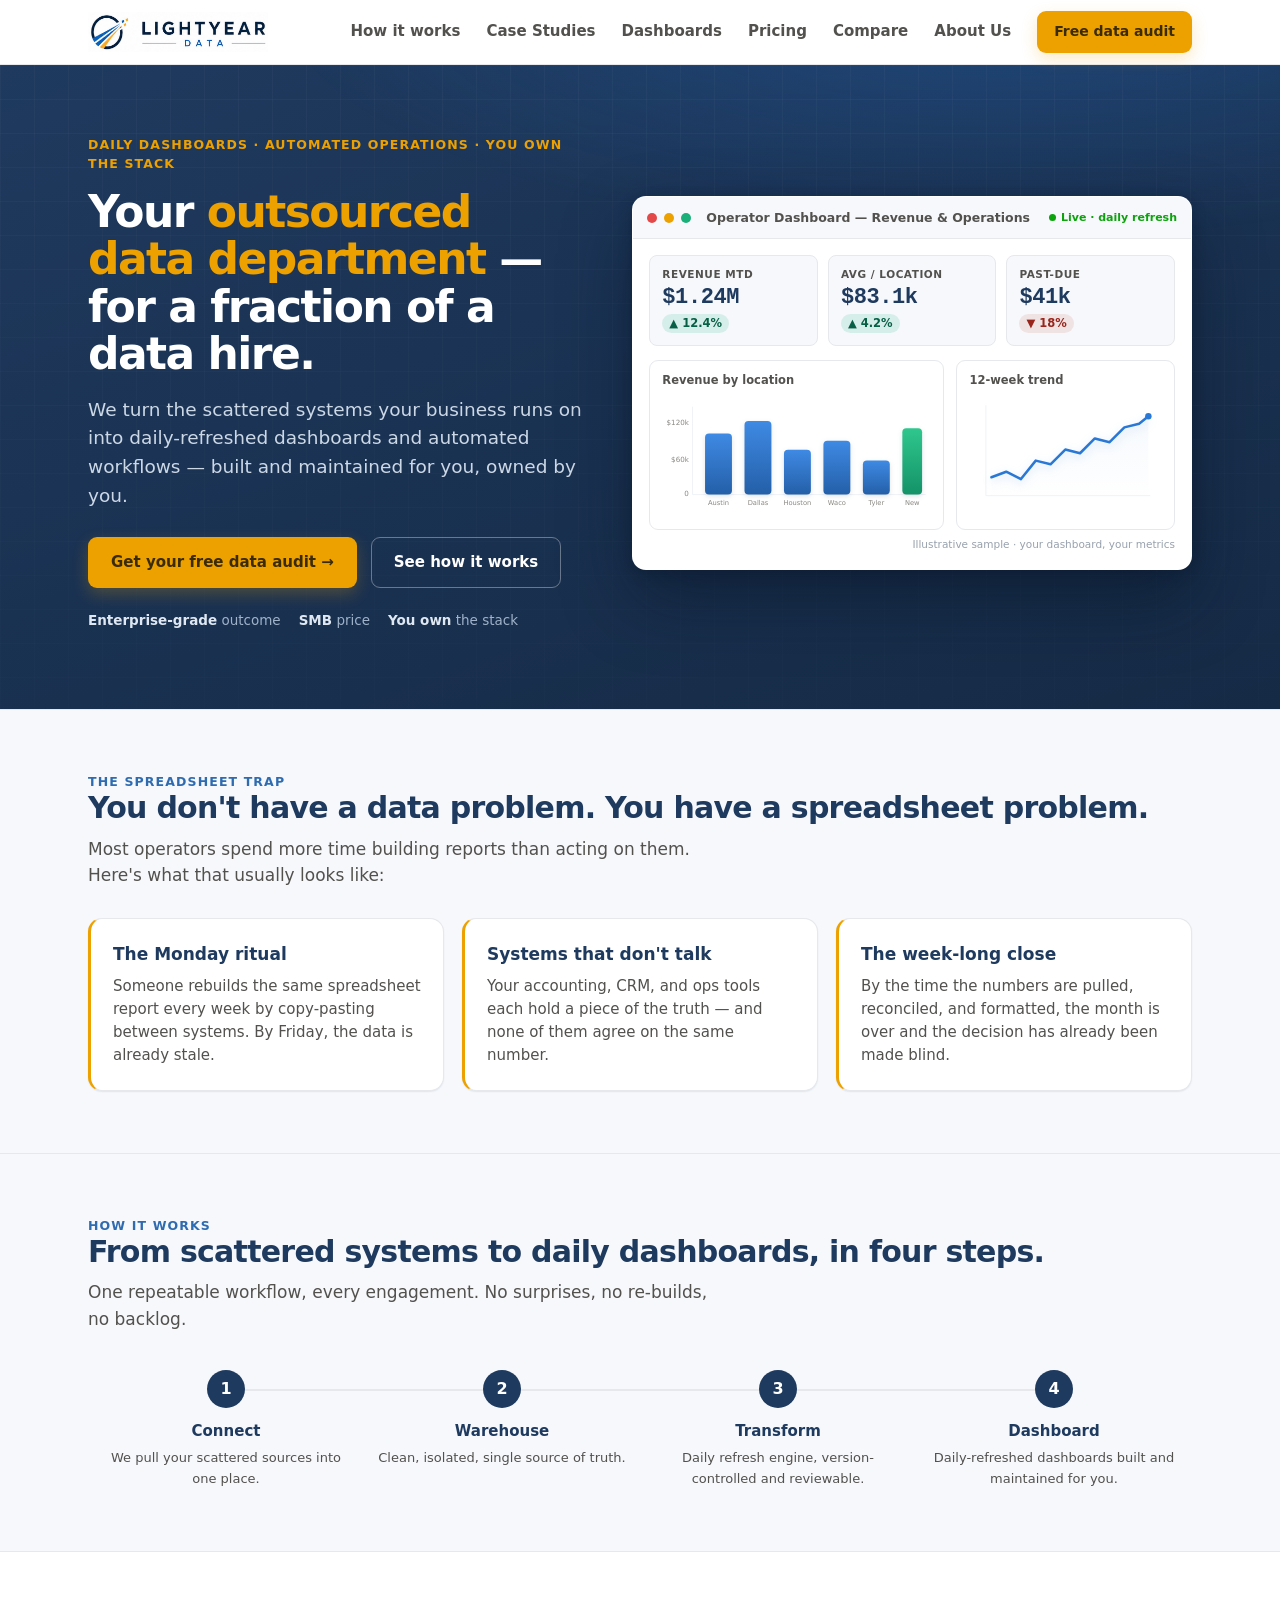
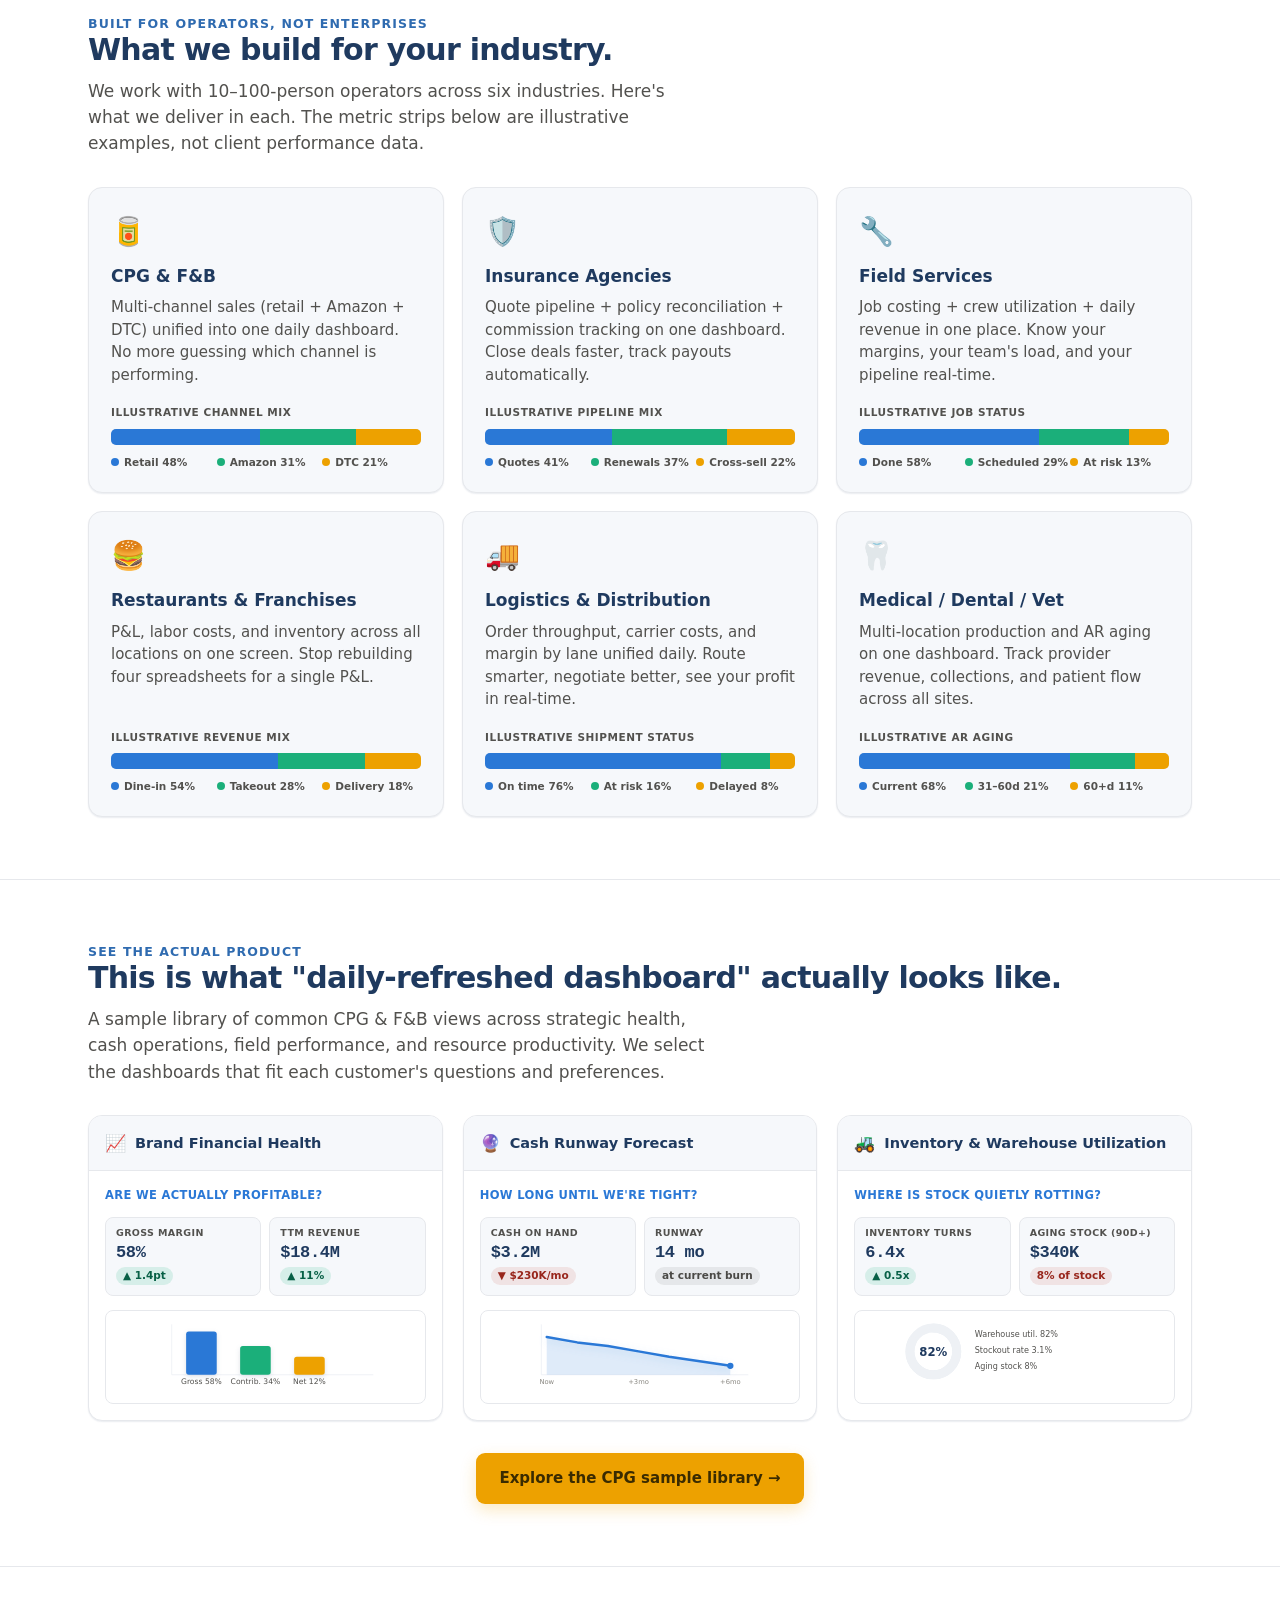
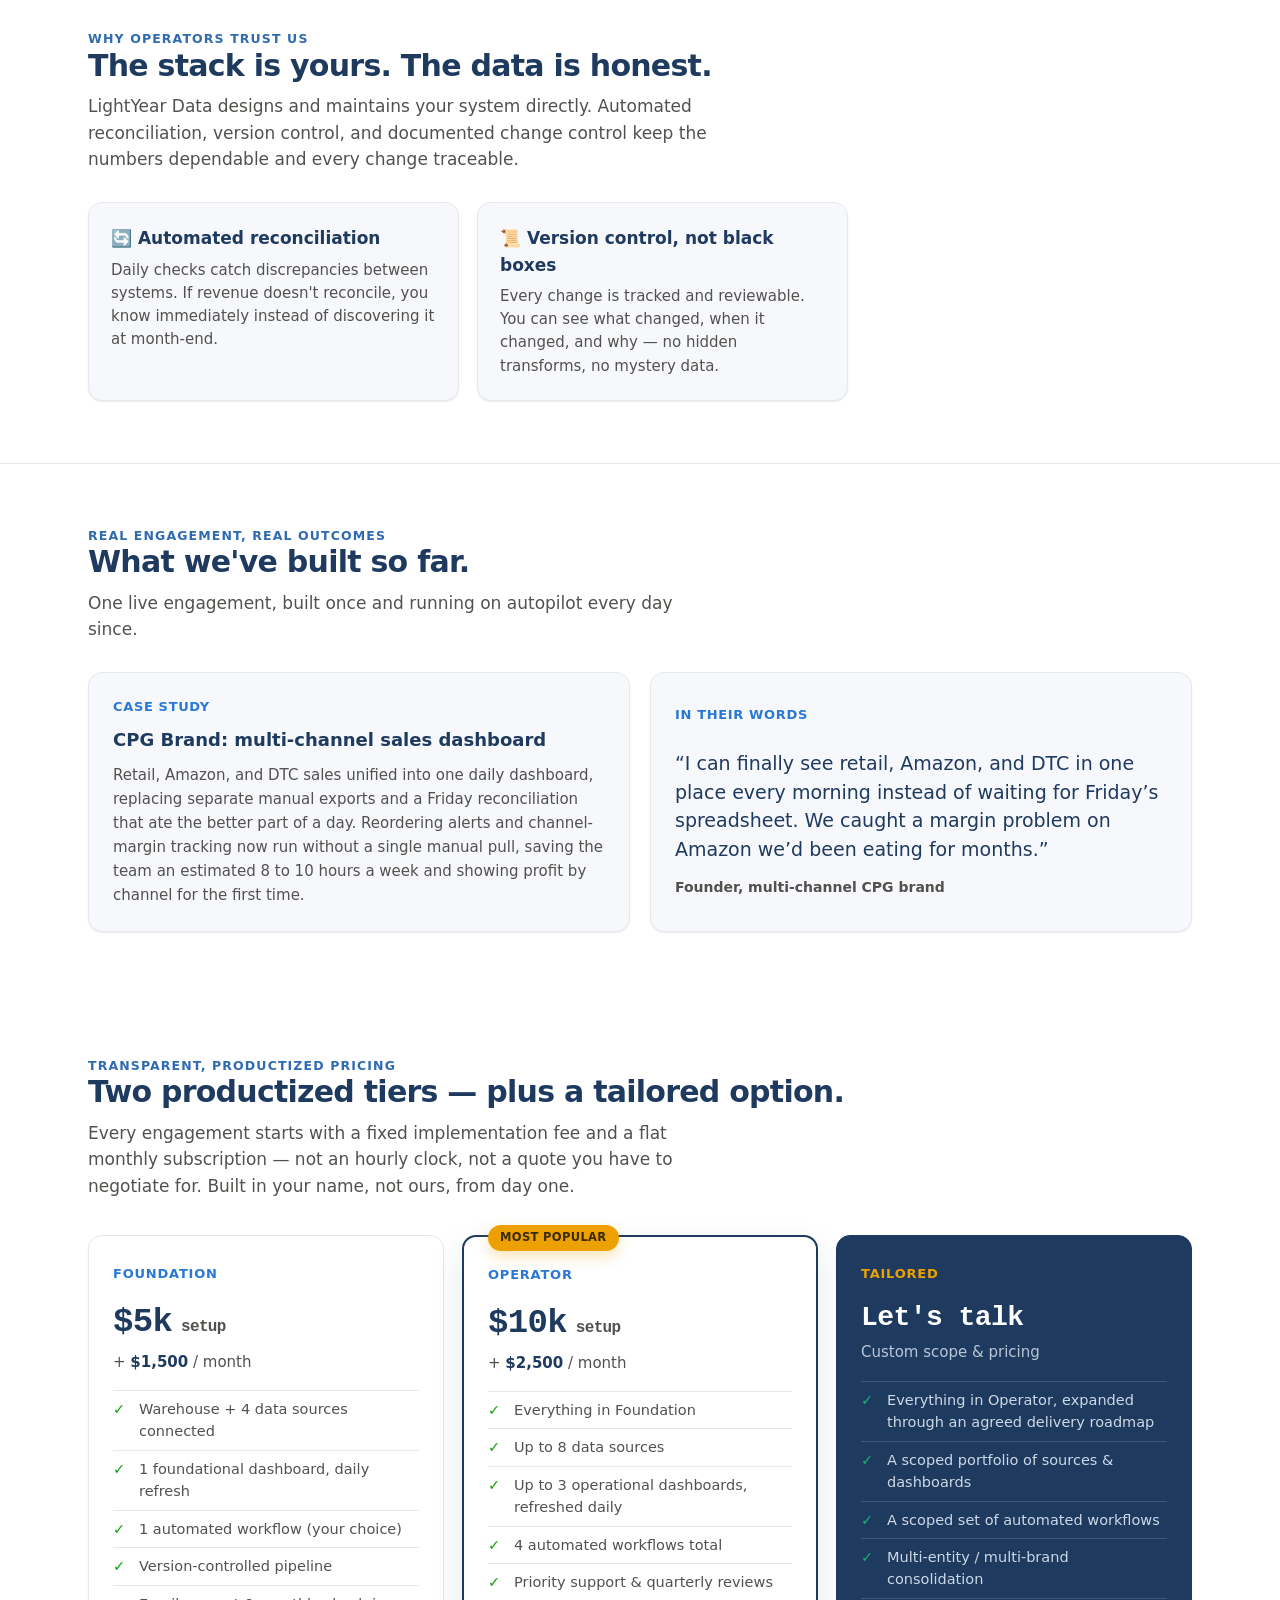
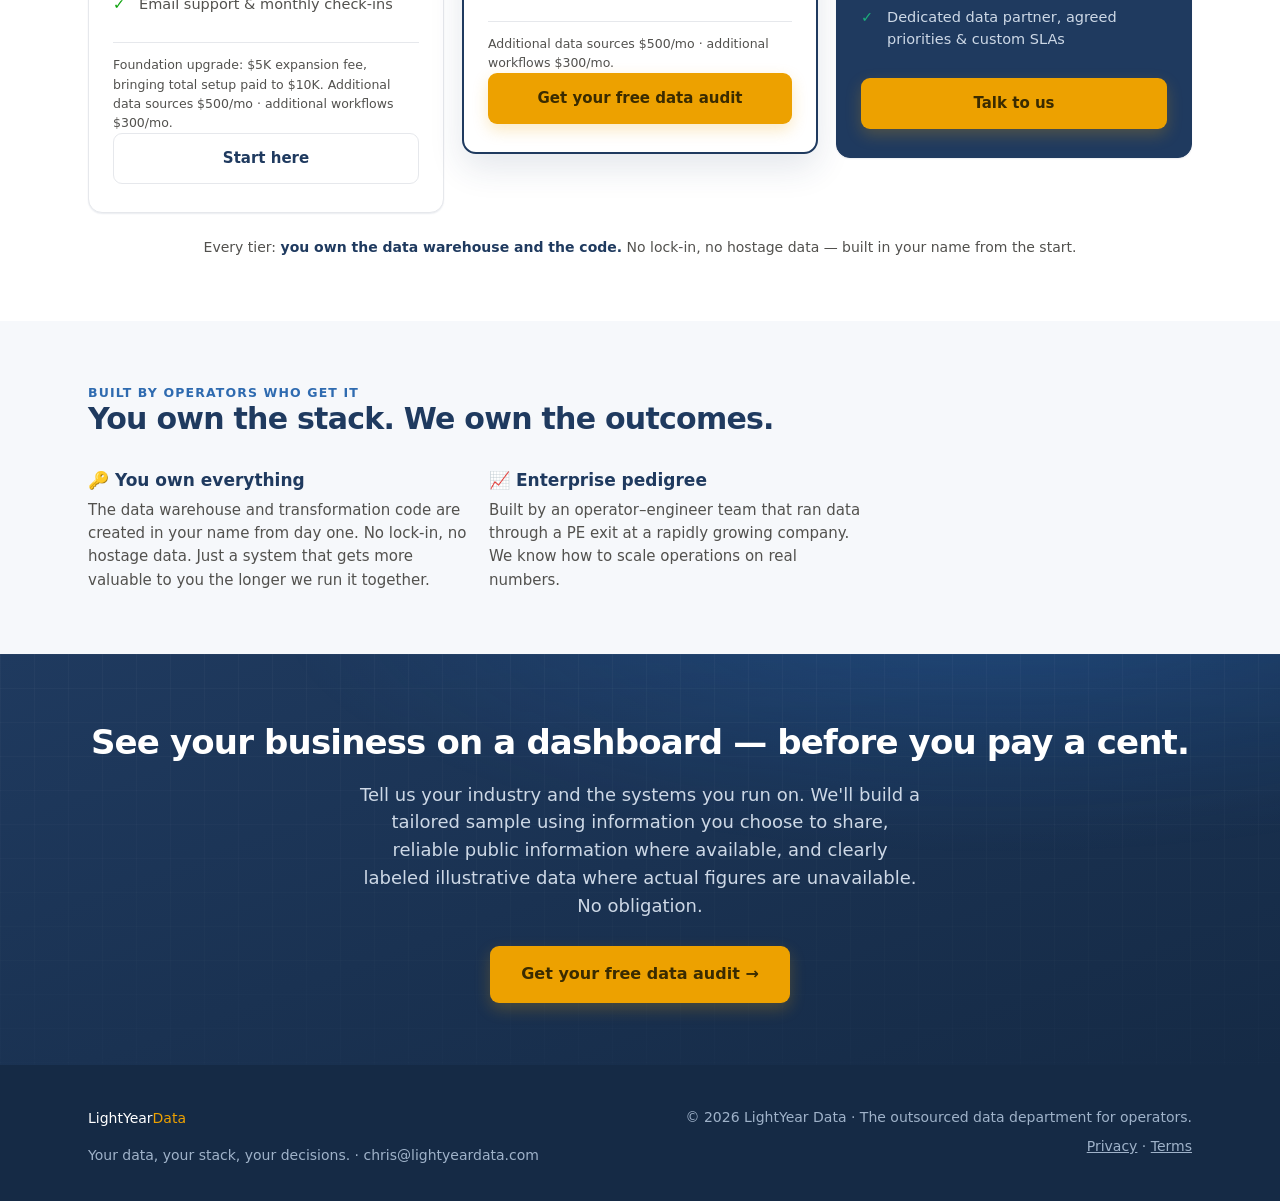
==== commit 43a095f8: "Complete website quality, trust, mobile, and visual updates" ====
--- a/index.html
+++ b/index.html
@@ -90,10 +90,18 @@
   .byvertical{background:var(--surface)}
   .verticals{display:grid;grid-template-columns:repeat(3,1fr);gap:18px;margin-top:30px}
   @media(max-width:820px){.verticals{grid-template-columns:1fr}}
-  .vcard{background:var(--plane);border:1px solid var(--line);border-radius:11px;padding:22px}
+  .vcard{background:var(--plane);border:1px solid var(--line);border-radius:11px;padding:22px;display:flex;flex-direction:column}
   .vcard .ic{font-size:28px;margin-bottom:10px}
   .vcard h4{font-size:17px;color:var(--navy);margin-bottom:7px}
   .vcard p{color:var(--muted);font-size:15px;line-height:1.5}
+  .vmix{margin-top:auto;padding-top:18px}
+  .vmix-label{font-size:10.5px;font-weight:800;letter-spacing:.05em;text-transform:uppercase;color:var(--muted);margin-bottom:8px}
+  .vmix-bar{display:flex;height:16px;border-radius:5px;overflow:hidden;background:var(--line)}
+  .vmix-bar span{display:block;width:calc(var(--pct) * 1%);background:var(--color)}
+  .vmix-legend{display:grid;grid-template-columns:repeat(3,minmax(0,1fr));gap:7px;margin-top:9px}
+  .vmix-key{display:flex;align-items:center;gap:5px;min-width:0;color:var(--muted);font-size:10.5px;font-weight:700;white-space:nowrap}
+  .vmix-dot{width:8px;height:8px;border-radius:50%;flex:0 0 auto;background:var(--color)}
+  @media(max-width:380px){.vmix-key{font-size:10px}.vmix-legend{gap:4px}}
 
   /* FEATURED DASHBOARDS */
   .fdash{background:var(--surface)}
@@ -333,13 +341,15 @@
   .benefit-card:hover,.faq-item:hover,.price:hover,.btn:active{transform:none}
 }
 </style>
+<link rel="stylesheet" href="/assets/mobile-nav.css">
+<script src="/assets/mobile-nav.js" defer></script>
 </head>
 <body>
 
-<nav>
+<nav data-mobile-nav>
   <div class="wrap nav-in">
     <a href="/" class="logo"><img src="/assets/lightyear-logo.png" alt="LightYear Data"></a>
-    <div class="nav-links">
+    <div class="nav-links" id="primary-links">
       <a href="#what">How it works</a>
       <a href="#proof">Case Studies</a>
       <a href="/dashboards">Dashboards</a>
@@ -348,6 +358,7 @@
       <a href="/about">About Us</a>
       <a href="/audit" class="btn btn-accent">Free data audit</a>
     </div>
+    <button class="nav-toggle" type="button" aria-expanded="false" aria-controls="primary-links"><span class="nav-toggle-icon" aria-hidden="true"></span><span class="sr-only">Open navigation</span></button>
   </div>
 </nav>
 
@@ -469,48 +480,67 @@
   <div class="wrap">
     <div class="eyebrow">Built for operators, not enterprises</div>
     <h2 class="sec">What we build for your industry.</h2>
-    <p class="sub">We work with 10–100-person operators across six industries. Here's what we deliver in each.</p>
+    <p class="sub">We work with 10–100-person operators across six industries. Here's what we deliver in each. The metric strips below are illustrative examples, not client performance data.</p>
     <div class="verticals">
       <div class="vcard">
         <div class="ic">🥫</div>
         <h4>CPG &amp; F&amp;B</h4>
         <p>Multi-channel sales (retail + Amazon + DTC) unified into one daily dashboard. No more guessing which channel is performing.</p>
-        <svg viewBox="0 0 260 46" width="100%" height="46" role="img" aria-label="Channel mix bar: Retail 48%, Amazon 31%, DTC 21%" style="margin-top:14px">
-          <rect x="0" y="0" width="260" height="16" rx="4" fill="#e6e8ec"/>
-          <rect x="0" y="0" width="124.8" height="16" rx="4" fill="#2A78D6"/>
-          <rect x="124.8" y="0" width="80.6" height="16" fill="#1BAF7A"/>
-          <rect x="205.4" y="0" width="54.6" height="16" rx="4" fill="#EDA100"/>
-          <g font-size="9" font-weight="700">
-            <circle cx="6" cy="30" r="4" fill="#2A78D6"/><text x="14" y="33" fill="#52514e">Retail 48%</text>
-            <circle cx="98" cy="30" r="4" fill="#1BAF7A"/><text x="106" y="33" fill="#52514e">Amazon 31%</text>
-            <circle cx="196" cy="30" r="4" fill="#EDA100"/><text x="204" y="33" fill="#52514e">DTC 21%</text>
-          </g>
-        </svg>
+        <div class="vmix" role="img" aria-label="Illustrative channel mix: Retail 48%, Amazon 31%, DTC 21%">
+          <div class="vmix-label">Illustrative channel mix</div>
+          <div class="vmix-bar" aria-hidden="true"><span style="--pct:48;--color:#2A78D6"></span><span style="--pct:31;--color:#1BAF7A"></span><span style="--pct:21;--color:#EDA100"></span></div>
+          <div class="vmix-legend" aria-hidden="true"><span class="vmix-key"><i class="vmix-dot" style="--color:#2A78D6"></i>Retail 48%</span><span class="vmix-key"><i class="vmix-dot" style="--color:#1BAF7A"></i>Amazon 31%</span><span class="vmix-key"><i class="vmix-dot" style="--color:#EDA100"></i>DTC 21%</span></div>
+        </div>
       </div>
       <div class="vcard">
         <div class="ic">🛡️</div>
         <h4>Insurance Agencies</h4>
         <p>Quote pipeline + policy reconciliation + commission tracking on one dashboard. Close deals faster, track payouts automatically.</p>
+        <div class="vmix" role="img" aria-label="Illustrative pipeline mix: New quotes 41%, Renewals 37%, Cross-sell 22%">
+          <div class="vmix-label">Illustrative pipeline mix</div>
+          <div class="vmix-bar" aria-hidden="true"><span style="--pct:41;--color:#2A78D6"></span><span style="--pct:37;--color:#1BAF7A"></span><span style="--pct:22;--color:#EDA100"></span></div>
+          <div class="vmix-legend" aria-hidden="true"><span class="vmix-key"><i class="vmix-dot" style="--color:#2A78D6"></i>Quotes 41%</span><span class="vmix-key"><i class="vmix-dot" style="--color:#1BAF7A"></i>Renewals 37%</span><span class="vmix-key"><i class="vmix-dot" style="--color:#EDA100"></i>Cross-sell 22%</span></div>
+        </div>
       </div>
       <div class="vcard">
         <div class="ic">🔧</div>
         <h4>Field Services</h4>
         <p>Job costing + crew utilization + daily revenue in one place. Know your margins, your team's load, and your pipeline real-time.</p>
+        <div class="vmix" role="img" aria-label="Illustrative job status mix: Completed 58%, Scheduled 29%, At risk 13%">
+          <div class="vmix-label">Illustrative job status</div>
+          <div class="vmix-bar" aria-hidden="true"><span style="--pct:58;--color:#2A78D6"></span><span style="--pct:29;--color:#1BAF7A"></span><span style="--pct:13;--color:#EDA100"></span></div>
+          <div class="vmix-legend" aria-hidden="true"><span class="vmix-key"><i class="vmix-dot" style="--color:#2A78D6"></i>Done 58%</span><span class="vmix-key"><i class="vmix-dot" style="--color:#1BAF7A"></i>Scheduled 29%</span><span class="vmix-key"><i class="vmix-dot" style="--color:#EDA100"></i>At risk 13%</span></div>
+        </div>
       </div>
       <div class="vcard">
         <div class="ic">🍔</div>
         <h4>Restaurants &amp; Franchises</h4>
         <p>P&amp;L, labor costs, and inventory across all locations on one screen. Stop rebuilding four spreadsheets for a single P&amp;L.</p>
+        <div class="vmix" role="img" aria-label="Illustrative revenue mix: Dine-in 54%, Takeout 28%, Delivery 18%">
+          <div class="vmix-label">Illustrative revenue mix</div>
+          <div class="vmix-bar" aria-hidden="true"><span style="--pct:54;--color:#2A78D6"></span><span style="--pct:28;--color:#1BAF7A"></span><span style="--pct:18;--color:#EDA100"></span></div>
+          <div class="vmix-legend" aria-hidden="true"><span class="vmix-key"><i class="vmix-dot" style="--color:#2A78D6"></i>Dine-in 54%</span><span class="vmix-key"><i class="vmix-dot" style="--color:#1BAF7A"></i>Takeout 28%</span><span class="vmix-key"><i class="vmix-dot" style="--color:#EDA100"></i>Delivery 18%</span></div>
+        </div>
       </div>
       <div class="vcard">
         <div class="ic">🚚</div>
         <h4>Logistics &amp; Distribution</h4>
         <p>Order throughput, carrier costs, and margin by lane unified daily. Route smarter, negotiate better, see your profit in real-time.</p>
+        <div class="vmix" role="img" aria-label="Illustrative shipment status: On time 76%, At risk 16%, Delayed 8%">
+          <div class="vmix-label">Illustrative shipment status</div>
+          <div class="vmix-bar" aria-hidden="true"><span style="--pct:76;--color:#2A78D6"></span><span style="--pct:16;--color:#1BAF7A"></span><span style="--pct:8;--color:#EDA100"></span></div>
+          <div class="vmix-legend" aria-hidden="true"><span class="vmix-key"><i class="vmix-dot" style="--color:#2A78D6"></i>On time 76%</span><span class="vmix-key"><i class="vmix-dot" style="--color:#1BAF7A"></i>At risk 16%</span><span class="vmix-key"><i class="vmix-dot" style="--color:#EDA100"></i>Delayed 8%</span></div>
+        </div>
       </div>
       <div class="vcard">
         <div class="ic">🦷</div>
         <h4>Medical / Dental / Vet</h4>
         <p>Multi-location production and AR aging on one dashboard. Track provider revenue, collections, and patient flow across all sites.</p>
+        <div class="vmix" role="img" aria-label="Illustrative accounts receivable aging: Current 68%, 31 to 60 days 21%, over 60 days 11%">
+          <div class="vmix-label">Illustrative AR aging</div>
+          <div class="vmix-bar" aria-hidden="true"><span style="--pct:68;--color:#2A78D6"></span><span style="--pct:21;--color:#1BAF7A"></span><span style="--pct:11;--color:#EDA100"></span></div>
+          <div class="vmix-legend" aria-hidden="true"><span class="vmix-key"><i class="vmix-dot" style="--color:#2A78D6"></i>Current 68%</span><span class="vmix-key"><i class="vmix-dot" style="--color:#1BAF7A"></i>31–60d 21%</span><span class="vmix-key"><i class="vmix-dot" style="--color:#EDA100"></i>60+d 11%</span></div>
+        </div>
       </div>
     </div>
   </div>
@@ -521,7 +551,7 @@
   <div class="wrap">
     <div class="eyebrow">See the actual product</div>
     <h2 class="sec">This is what "daily-refreshed dashboard" actually looks like.</h2>
-    <p class="sub">A sample of the 13-dashboard suite we build for CPG &amp; F&amp;B brands — strategic health, cash operations, field performance, and resource productivity, all in one system.</p>
+    <p class="sub">A sample library of common CPG &amp; F&amp;B views across strategic health, cash operations, field performance, and resource productivity. We select the dashboards that fit each customer's questions and preferences.</p>
     <div class="fdash-grid">
 
       <div class="dboard">
@@ -596,7 +626,7 @@
 
     </div>
     <div class="fdash-cta">
-      <a href="/dashboards" class="btn btn-accent">Explore all 13 dashboards →</a>
+      <a href="/dashboards" class="btn btn-accent">Explore the CPG sample library →</a>
     </div>
   </div>
 </section>
@@ -606,7 +636,7 @@
   <div class="wrap">
     <div class="eyebrow">Why operators trust us</div>
     <h2 class="sec">The stack is yours. The data is honest.</h2>
-    <p class="sub">We build carefully. Here's how we keep your data honest.</p>
+    <p class="sub">LightYear Data designs and maintains your system directly. Automated reconciliation, version control, and documented change control keep the numbers dependable and every change traceable.</p>
     <div class="hcards">
       <div class="hcard"><h4>🔄 Automated reconciliation</h4><p>Daily checks catch discrepancies between systems. If revenue doesn't reconcile, you know immediately instead of discovering it at month-end.</p></div>
       <div class="hcard"><h4>📜 Version control, not black boxes</h4><p>Every change is tracked and reviewable. You can see what changed, when it changed, and why — no hidden transforms, no mystery data.</p></div>
@@ -653,7 +683,7 @@
           <li>Version-controlled pipeline</li>
           <li>Email support &amp; monthly check-ins</li>
         </ul>
-        <p class="tier-note" style="font-size:12.5px;color:var(--muted);margin:0;padding-top:12px;border-top:1px solid var(--line)">Additional data sources $500/mo · additional workflows $300/mo.</p>
+        <p class="tier-note" style="font-size:12.5px;color:var(--muted);margin:0;padding-top:12px;border-top:1px solid var(--line)">Foundation upgrade: $5K expansion fee, bringing total setup paid to $10K. Additional data sources $500/mo · additional workflows $300/mo.</p>
         <a href="/audit" class="btn btn-ghost-d">Start here</a>
       </div>
       <div class="price feat">
@@ -663,7 +693,8 @@
         <div class="mo">+ <b>$2,500</b> / month</div>
         <ul>
           <li>Everything in Foundation</li>
-          <li>Up to 8 sources, multiple dashboards</li>
+          <li>Up to 8 data sources</li>
+          <li>Up to 3 operational dashboards, refreshed daily</li>
           <li>4 automated workflows total</li>
           <li>Priority support &amp; quarterly reviews</li>
         </ul>
@@ -675,11 +706,11 @@
         <div class="setup" style="font-size:28px">Let's talk</div>
         <div class="mo">Custom scope &amp; pricing</div>
         <ul>
-          <li>Everything in Operator, scaled to you</li>
-          <li>Unlimited sources &amp; dashboards</li>
-          <li>Unlimited automated workflows</li>
+          <li>Everything in Operator, expanded through an agreed delivery roadmap</li>
+          <li>A scoped portfolio of sources &amp; dashboards</li>
+          <li>A scoped set of automated workflows</li>
           <li>Multi-entity / multi-brand consolidation</li>
-          <li>Dedicated data partner &amp; custom SLAs</li>
+          <li>Dedicated data partner, agreed priorities &amp; custom SLAs</li>
         </ul>
         <a href="/audit" class="btn btn-accent">Talk to us</a>
       </div>
@@ -704,7 +735,7 @@
 <section class="final" id="audit">
   <div class="wrap">
     <h2>See your business on a dashboard — before you pay a cent.</h2>
-    <p>Tell us your industry and the systems you run on. We'll build a sample dashboard using your real numbers where they're public (estimates where they're not) and walk you through it live. No obligation.</p>
+    <p>Tell us your industry and the systems you run on. We'll build a tailored sample using information you choose to share, reliable public information where available, and clearly labeled illustrative data where actual figures are unavailable. No obligation.</p>
     <a href="/audit" class="btn btn-accent" style="font-size:16px;padding:15px 30px">Get your free data audit →</a>
   </div>
 </section>
@@ -715,8 +746,11 @@
       <div class="logo">LightYear<span style="color:var(--accent)">Data</span></div>
       <div style="margin-top:6px">Your data, your stack, your decisions. · chris@lightyeardata.com</div>
     </div>
-    <div>© 2026 LightYear Data · The outsourced data department for operators.</div>
+    <div style="text-align:right">
+      <div>© 2026 LightYear Data · The outsourced data department for operators.</div>
+      <div style="margin-top:7px"><a href="/privacy" style="text-decoration:underline">Privacy</a> · <a href="/terms" style="text-decoration:underline">Terms</a></div>
+    </div>
   </div>
 </footer>
 </body>
-</html>+</html>
--- a/assets/mobile-nav.css
+++ b/assets/mobile-nav.css
@@ -0,0 +1,75 @@
+.nav-toggle{
+  display:none;
+  width:44px;
+  height:44px;
+  align-items:center;
+  justify-content:center;
+  border:1px solid #d9dee6;
+  border-radius:9px;
+  background:#fff;
+  color:#1F3A5F;
+  cursor:pointer;
+}
+.nav-toggle-icon,.nav-toggle-icon::before,.nav-toggle-icon::after{
+  display:block;
+  width:20px;
+  height:2px;
+  border-radius:2px;
+  background:currentColor;
+  transition:transform .2s ease,opacity .2s ease;
+}
+.nav-toggle-icon{position:relative}
+.nav-toggle-icon::before,.nav-toggle-icon::after{content:"";position:absolute;left:0}
+.nav-toggle-icon::before{top:-6px}
+.nav-toggle-icon::after{top:6px}
+.nav-toggle[aria-expanded="true"] .nav-toggle-icon{background:transparent}
+.nav-toggle[aria-expanded="true"] .nav-toggle-icon::before{transform:translateY(6px) rotate(45deg)}
+.nav-toggle[aria-expanded="true"] .nav-toggle-icon::after{transform:translateY(-6px) rotate(-45deg)}
+.sr-only{
+  position:absolute;
+  width:1px;
+  height:1px;
+  padding:0;
+  margin:-1px;
+  overflow:hidden;
+  clip:rect(0,0,0,0);
+  white-space:nowrap;
+  border:0;
+}
+
+@media(max-width:860px){
+  .nav-in{position:relative}
+  .nav-toggle{display:flex;flex:0 0 auto}
+  .nav-links{
+    display:none!important;
+    position:absolute;
+    z-index:1000;
+    top:calc(100% + 10px);
+    left:0;
+    right:0;
+    padding:8px;
+    border:1px solid #d9dee6;
+    border-radius:12px;
+    background:#fff;
+    box-shadow:0 18px 42px rgba(31,58,95,.18);
+  }
+  .nav-links.is-open{display:flex!important;flex-direction:column;align-items:stretch;gap:0}
+  .nav-links.is-open a{
+    display:block!important;
+    padding:12px 14px;
+    color:#1F3A5F!important;
+    text-align:left;
+  }
+  .nav-links.is-open a:not(.btn)::after{display:none}
+  .nav-links.is-open .btn{margin-top:6px;text-align:center}
+  h1{font-size:38px!important;line-height:1.1!important}
+  .form-group input,.form-group select,.form-group textarea{font-size:16px!important}
+}
+
+@media(max-width:380px){
+  h1{font-size:36px!important}
+}
+
+@media(prefers-reduced-motion:reduce){
+  .nav-toggle-icon,.nav-toggle-icon::before,.nav-toggle-icon::after{transition:none}
+}
